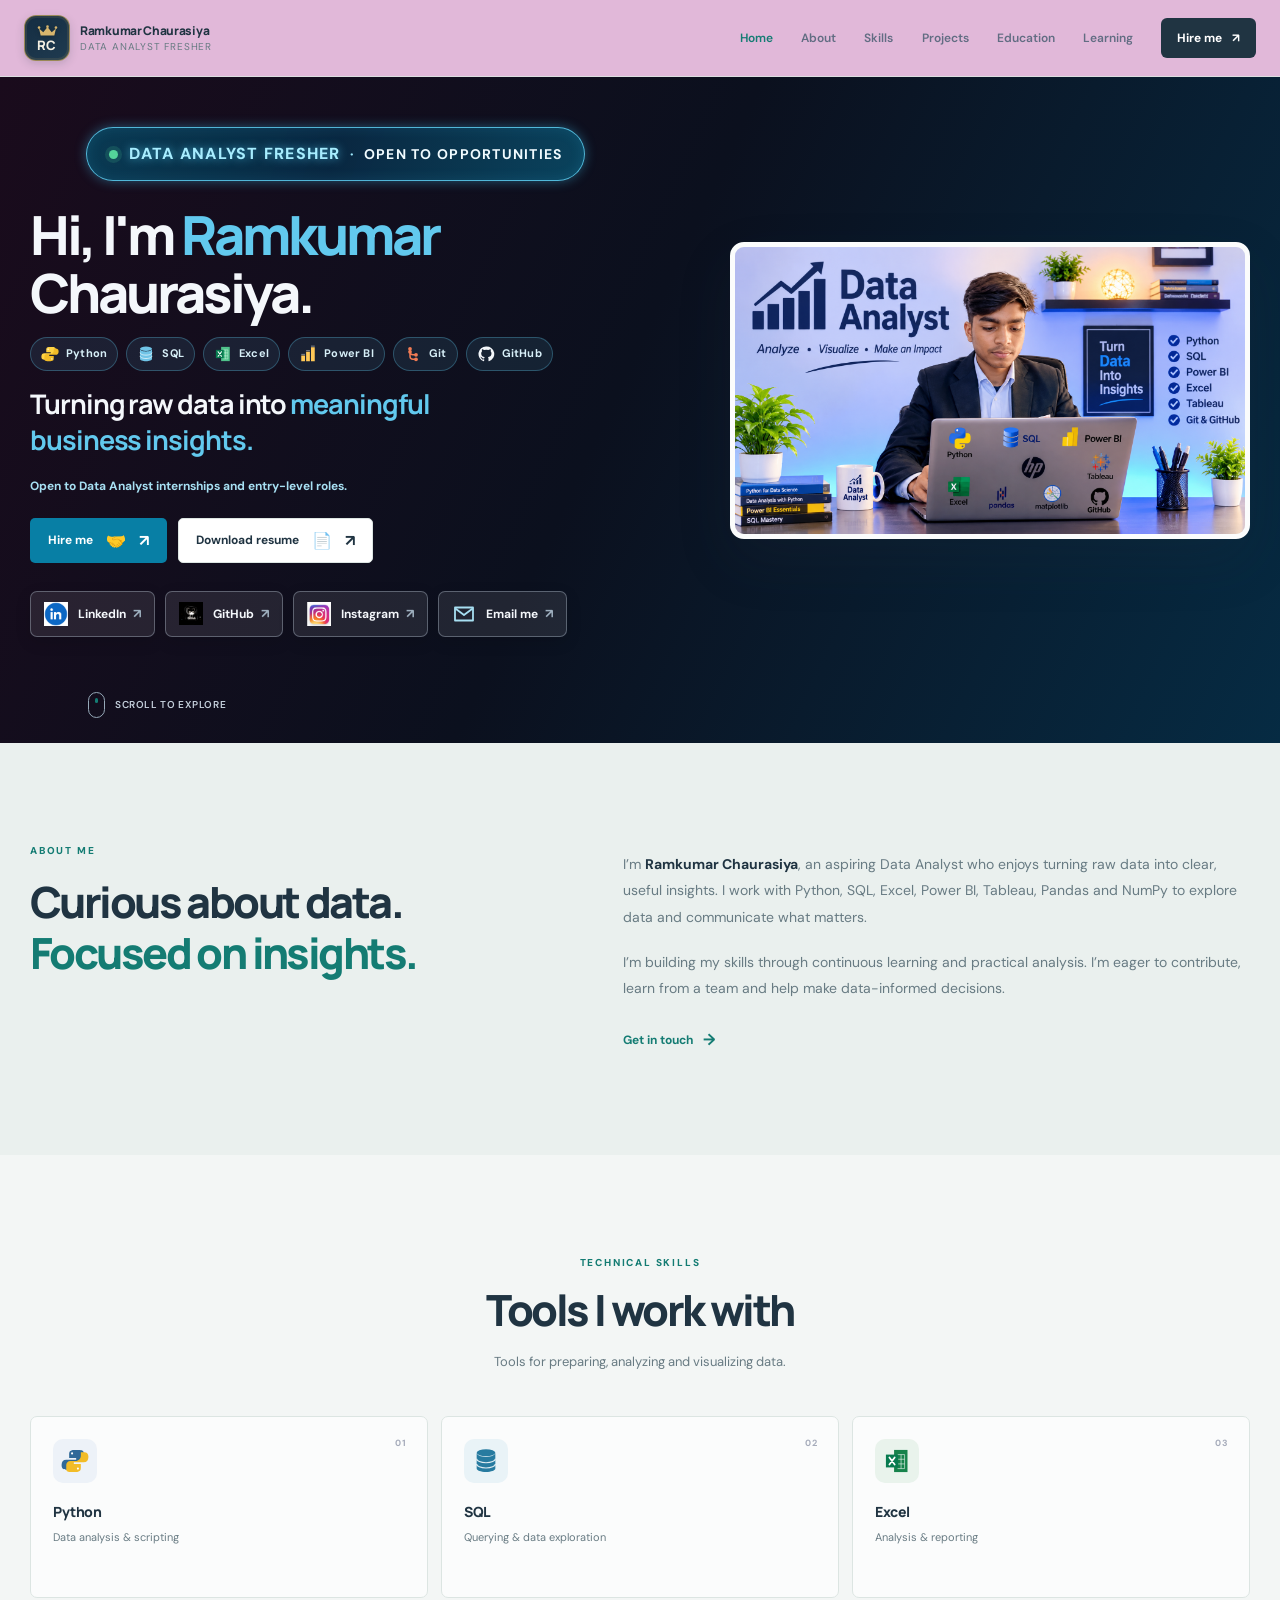
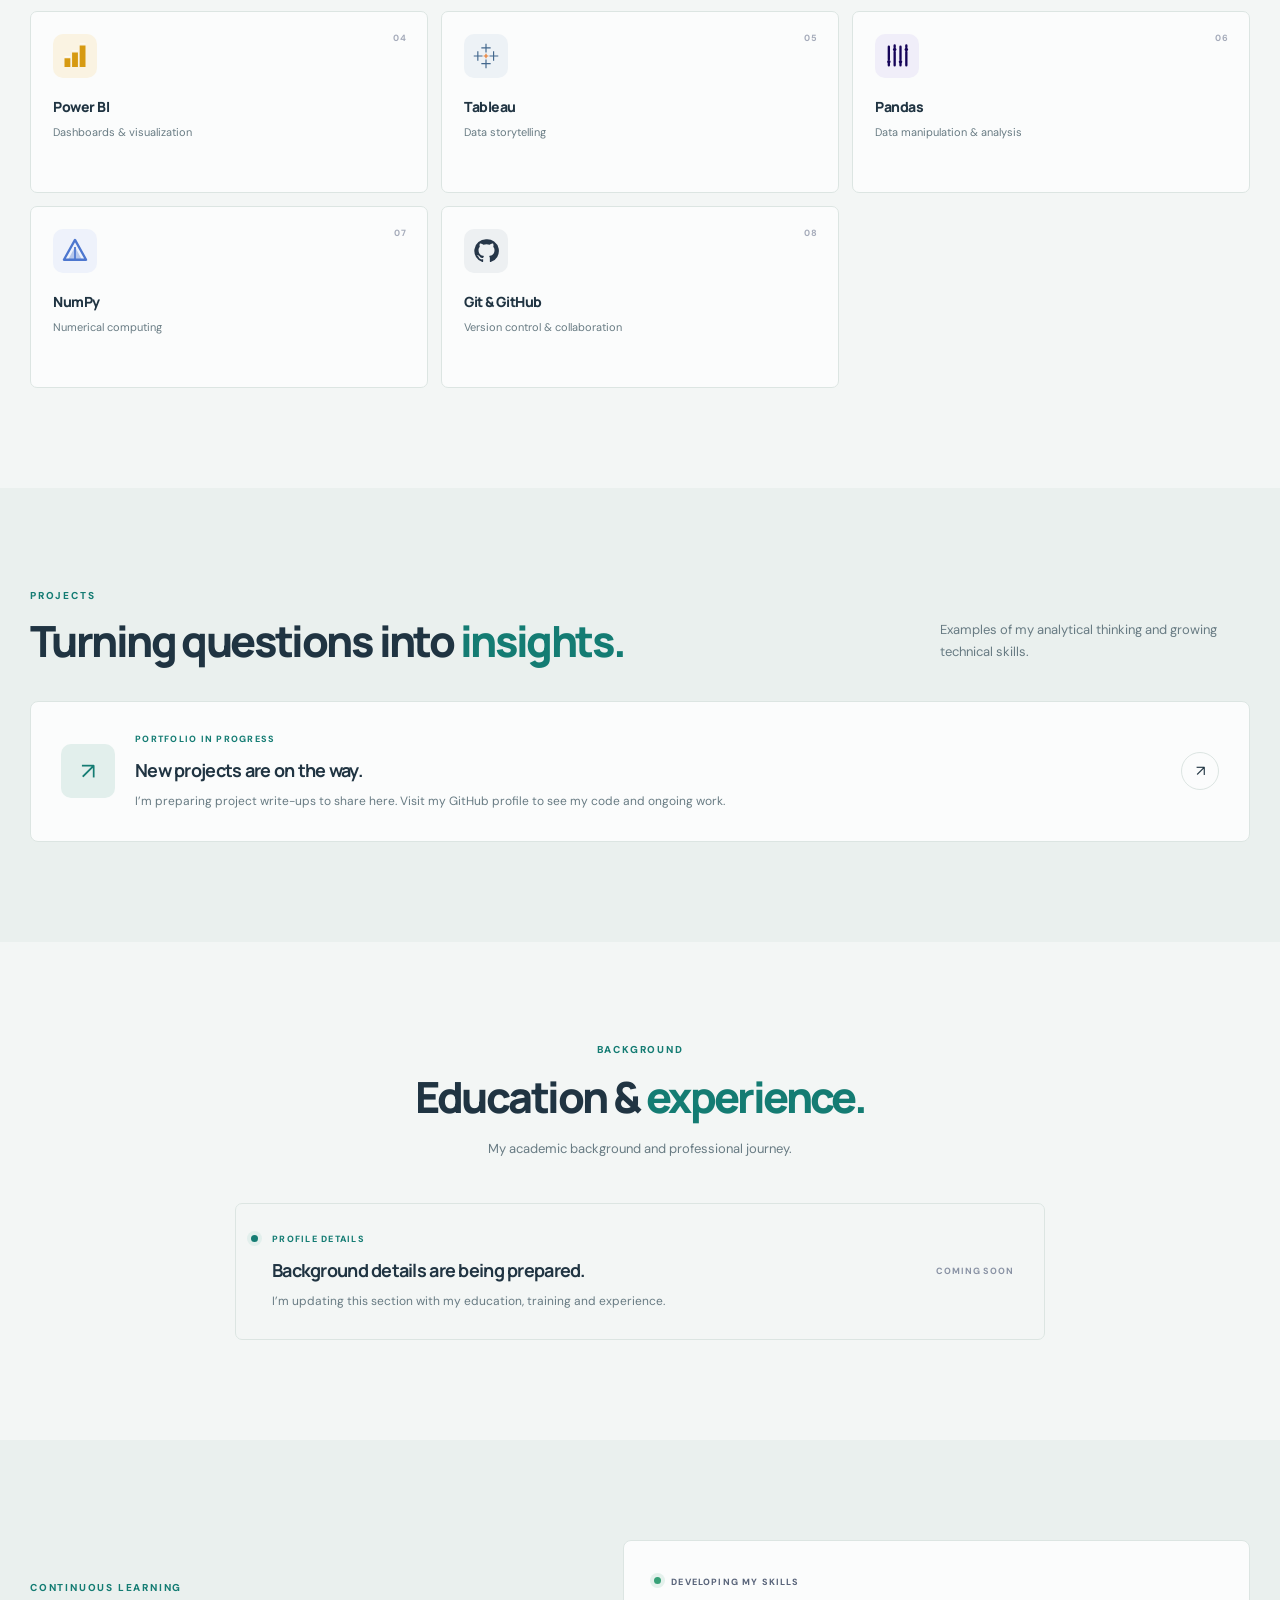
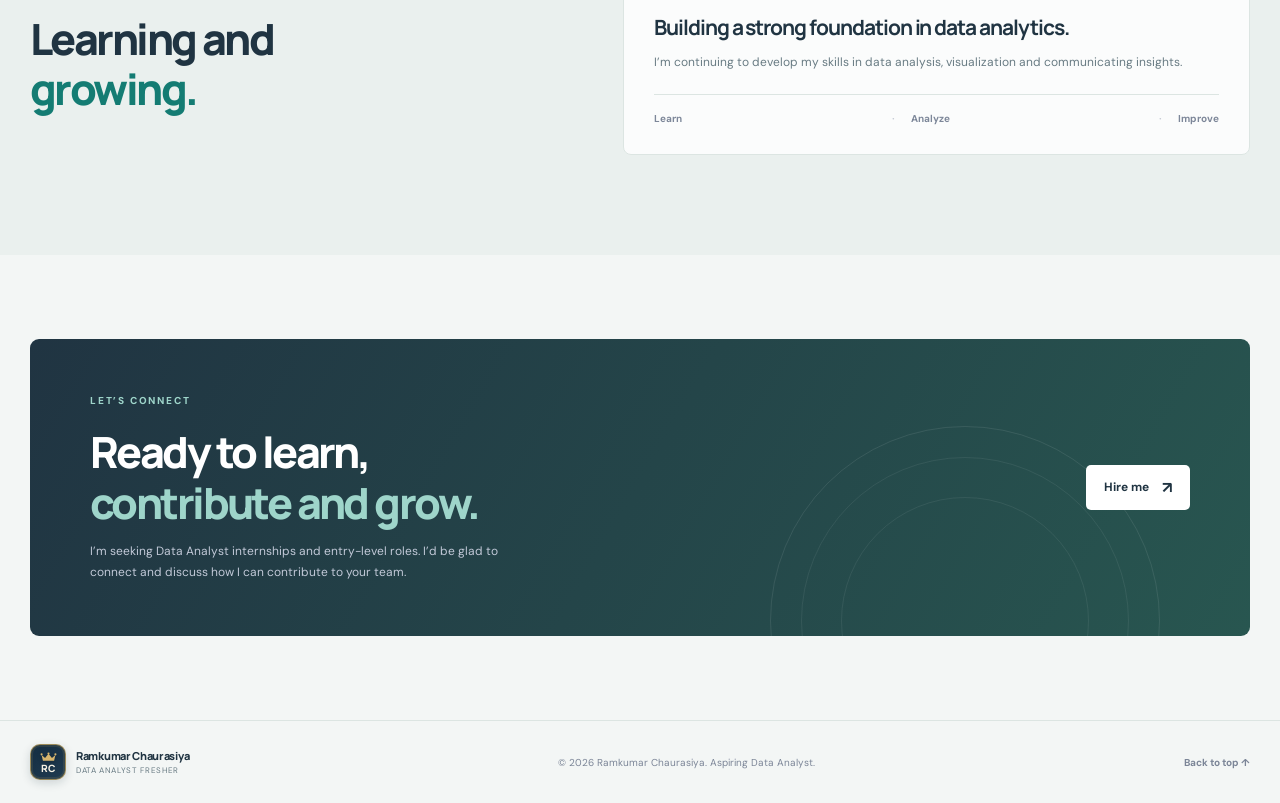
==== index.html @ 94ae707b "design responsive homepage with animations" ====
<!doctype html>
<html lang="en">
  <head>
    <meta charset="utf-8">
    <meta name="viewport" content="width=device-width, initial-scale=1">
    <meta name="theme-color" content="#f5f8f7">
    <meta name="description" content="Ramkumar Chaurasiya — aspiring Data Analyst seeking internships and entry-level roles. Explore my Python, SQL, Excel, Power BI, Tableau, Pandas and NumPy skills.">
    <title>Data Analyst Fresher</title>
    <link rel="preconnect" href="https://fonts.googleapis.com">
    <link rel="preconnect" href="https://fonts.gstatic.com" crossorigin>
    <link href="https://fonts.googleapis.com/css2?family=DM+Sans:wght@400;500;600;700&family=Manrope:wght@400;500;600;700;800&display=swap" rel="stylesheet">
    <link rel="stylesheet" href="main.css">
    <script src="main.js" defer></script>
  </head>
  <body>
    <a class="skip-link" href="#home">Skip to content</a>
    <header class="site-header">
      <div class="header-inner">
        <a class="brand" href="#home" aria-label="Ramkumar Chaurasiya, home">
          <span class="brand-mark" aria-hidden="true"><svg class="brand-crown" viewBox="0 0 32 20"><path d="M3 5.5 9.5 11 16 3l6.5 8L29 5.5 26.5 16h-21L3 5.5Z" fill="currentColor"/><circle cx="3" cy="4" r="2" fill="currentColor"/><circle cx="16" cy="2.5" r="2" fill="currentColor"/><circle cx="29" cy="4" r="2" fill="currentColor"/></svg><span class="brand-initials">RC</span></span>
          <span class="brand-copy"><strong>Ramkumar Chaurasiya</strong><span>Data Analyst Fresher</span></span>
        </a>
        <button class="menu-toggle" type="button" aria-expanded="false" aria-controls="primary-nav" aria-label="Open navigation">
          <span></span><span></span><span></span>
        </button>
        <nav class="primary-nav" id="primary-nav" aria-label="Main navigation">
          <a class="nav-link is-active" href="#home">Home</a>
          <a class="nav-link" href="#about">About</a>
          <a class="nav-link" href="#skills">Skills</a>
          <a class="nav-link" href="#projects">Projects</a>
          <a class="nav-link" href="#education">Education</a>
          <a class="nav-link" href="#activity">Learning</a>
          <a class="nav-hire" href="logo/hire_me.pdf" target="_blank" rel="noopener noreferrer" data-hire-trigger>Hire me <span aria-hidden="true">↗</span></a>
        </nav>
      </div>
    </header>

    <main>
      <section class="hero section-shell" id="home">
        <div class="hero-copy">
          <p class="hero-status"><span class="status-dot"></span><strong>DATA ANALYST FRESHER</strong><span class="hero-status-divider" aria-hidden="true">·</span><span>OPEN TO OPPORTUNITIES</span></p>
          <h1>Hi, I'm <span>Ramkumar</span><br>Chaurasiya.</h1>
          <div class="hero-tools" aria-label="Core skills">
            <span class="hero-tool hero-tool-python"><svg viewBox="0 0 48 48" aria-hidden="true"><path d="M23 5c-9 0-9 4-9 9v5h12v3H9c-5 0-8 3-8 9s3 8 8 8h5v-6c0-5 4-9 9-9h9c4 0 7-3 7-7v-7c0-4-4-5-8-5h-8Z"/><circle cx="19" cy="11" r="1.8" fill="#fff"/><path d="M25 43c9 0 9-4 9-9v-5H22v-3h17c5 0 8-3 8-9s-3-8-8-8h-5v6c0 5-4 9-9 9h-9c-4 0-7 3-7 7v7c0 4 4 5 8 5h8Z" fill="#f2bc27"/><circle cx="29" cy="37" r="1.8" fill="#fff"/></svg><span>Python</span></span>
            <span class="hero-tool hero-tool-sql"><svg viewBox="0 0 48 48" aria-hidden="true"><ellipse cx="24" cy="10" rx="16" ry="6"/><path d="M8 10v27c0 3 7 6 16 6s16-3 16-6V10c0 4-7 7-16 7S8 14 8 10Z"/><path d="M8 20c0 4 7 7 16 7s16-3 16-7M8 29c0 4 7 7 16 7s16-3 16-7" fill="none" stroke="#fff" stroke-opacity=".85" stroke-width="2"/></svg><span>SQL</span></span>
            <span class="hero-tool hero-tool-excel"><svg viewBox="0 0 48 48" aria-hidden="true"><path d="M19 5h23v38H19z"/><path d="M25 13h12M25 21h12M25 29h12M25 37h12M31 13v24M37 13v24" stroke="#fff" stroke-opacity=".65" stroke-width="1.5"/><path d="M5 13h21v22H5z" fill="#087b50"/><path d="m11 18 9 12m0-12-9 12" stroke="#fff" stroke-linecap="round" stroke-width="3"/></svg><span>Excel</span></span>
            <span class="hero-tool hero-tool-powerbi"><svg viewBox="0 0 48 48" aria-hidden="true"><path d="M6 28h10v15H6zM19 18h10v25H19zM32 6h10v37H32z"/><path d="M6 25h10M19 15h10M32 3h10" stroke="#fff" stroke-opacity=".6" stroke-width="2"/></svg><span>Power BI</span></span>
            <span class="hero-tool hero-tool-git"><svg viewBox="0 0 24 24" aria-hidden="true"><path d="M8 5v10a4 4 0 0 0 4 4h4M8 9a4 4 0 0 0 4 4h4" fill="none" stroke="currentColor" stroke-linecap="round" stroke-width="2"/><circle cx="8" cy="5" r="2.5"/><circle cx="8" cy="9" r="2.5"/><circle cx="16" cy="13" r="2.5"/><circle cx="16" cy="19" r="2.5"/></svg><span>Git</span></span>
            <span class="hero-tool hero-tool-github"><svg viewBox="0 0 48 48" aria-hidden="true"><path d="M24 4a20 20 0 0 0-6.3 39c1 .2 1.4-.4 1.4-1v-3.8c-5.8 1.3-7-2.5-7-2.5-.9-2.4-2.3-3-2.3-3-1.9-1.3.2-1.3.2-1.3 2.1.2 3.2 2.2 3.2 2.2 1.9 3.2 4.9 2.3 6.1 1.8.2-1.4.7-2.3 1.3-2.9-4.6-.5-9.4-2.3-9.4-10.2 0-2.3.8-4.1 2.2-5.6-.2-.5-1-2.7.2-5.5 0 0 1.8-.6 5.9 2.1a20 20 0 0 1 10.8 0c4.1-2.7 5.9-2.1 5.9-2.1 1.2 2.8.4 5 .2 5.5a8 8 0 0 1 2.2 5.6c0 7.9-4.8 9.7-9.4 10.2.7.6 1.4 1.7 1.4 3.4V42c0 .6.4 1.2 1.4 1A20 20 0 0 0 24 4Z"/></svg><span>GitHub</span></span>
          </div>
          <p class="hero-tagline">Turning raw data into <span>meaningful business insights.</span></p>
          <p class="hero-opportunity">Open to Data Analyst internships and entry-level roles.</p>
          <div class="hero-actions">
            <a class="button button-primary" href="logo/hire_me.pdf" target="_blank" rel="noopener noreferrer" data-hire-trigger>Hire me <span aria-hidden="true">🤝</span><span aria-hidden="true">↗</span></a>
            <a class="button button-secondary" href="logo/Resume.pdf" target="_blank" rel="noopener noreferrer">Download resume <span aria-hidden="true">📄</span><span aria-hidden="true">↗</span></a>
          </div>
          <div class="social-links" aria-label="Social profiles">
            <a class="social-link" href="https://www.linkedin.com/in/ramkumar-chaurasiya" target="_blank" rel="noopener noreferrer" aria-label="LinkedIn profile">
              <img src="logo/linkedin_logo.png" alt=""> <span>LinkedIn</span>
            </a>
            <a class="social-link" href="https://github.com/Ramkumar-Chaurasiya" target="_blank" rel="noopener noreferrer" aria-label="GitHub profile">
              <img src="logo/github_logo.png" alt=""> <span>GitHub</span>
            </a>
            <a class="social-link" href="https://www.instagram.com/i.am.ramkumar_75" target="_blank" rel="noopener noreferrer" aria-label="Instagram profile">
              <img src="logo/instagram_logo.png" alt=""> <span>Instagram</span>
            </a>
            <a class="social-link" href="https://mail.google.com/mail/?view=cm&amp;fs=1&amp;to=ramkumarchaurasiya483%40gmail.com&amp;cc=rkchaurasiya483%40gmail.com" target="_blank" rel="noopener noreferrer" aria-label="Email Ramkumar Chaurasiya">
              <svg class="social-icon-email" viewBox="0 0 24 24" aria-hidden="true"><path d="M3 5.5h18v13H3z" fill="none" stroke="currentColor" stroke-linejoin="round" stroke-width="1.8"/><path d="m4 7 8 6 8-6" fill="none" stroke="currentColor" stroke-linecap="round" stroke-linejoin="round" stroke-width="1.8"/></svg>
              <span>Email me</span>
            </a>
          </div>
        </div>
        <div class="hero-visual">
          <div class="portrait-frame">
            <img class="portrait" src="logo/Data%20Analyst%20Workspace%20Portrait.png" alt="Ramkumar Chaurasiya in his data analyst workspace, with data analysis and visualization tools">
          </div>
        </div>
        <a class="scroll-cue" href="#about"><span></span> Scroll to explore</a>
      </section>

      <section class="section section-tint" id="about">
        <div class="section-shell about-layout">
          <div class="section-heading">
            <p class="eyebrow">ABOUT ME</p>
              <h2>Curious about data.<br><span>Focused on insights.</span></h2>
          </div>
          <div class="about-copy">
              <p>I’m <strong>Ramkumar Chaurasiya</strong>, an aspiring Data Analyst who enjoys turning raw data into clear, useful insights. I work with Python, SQL, Excel, Power BI, Tableau, Pandas and NumPy to explore data and communicate what matters.</p>
              <p>I’m building my skills through continuous learning and practical analysis. I’m eager to contribute, learn from a team and help make data-informed decisions.</p>
              <a class="text-link" href="#contact">Get in touch <span aria-hidden="true">→</span></a>
          </div>
        </div>
      </section>

      <section class="section section-shell" id="skills">
        <div class="section-heading section-heading-centered">
          <p class="eyebrow">TECHNICAL SKILLS</p>
          <h2>Tools I work with</h2>
          <p class="section-intro">Tools for preparing, analyzing and visualizing data.</p>
        </div>
        <div class="skills-grid">
          <article class="skill-card">
            <span class="skill-number">01</span>
            <div class="skill-symbol skill-python" aria-hidden="true">
              <svg viewBox="0 0 48 48"><path d="M23 5c-9 0-9 4-9 9v5h12v3H9c-5 0-8 3-8 9s3 8 8 8h5v-6c0-5 4-9 9-9h9c4 0 7-3 7-7v-7c0-4-4-5-8-5h-8Z" fill="currentColor"/><circle cx="19" cy="11" r="1.8" fill="#fff"/><path d="M25 43c9 0 9-4 9-9v-5H22v-3h17c5 0 8-3 8-9s-3-8-8-8h-5v6c0 5-4 9-9 9h-9c-4 0-7 3-7 7v7c0 4 4 5 8 5h8Z" fill="#f2bc27"/><circle cx="29" cy="37" r="1.8" fill="#fff"/></svg>
            </div>
            <h3>Python</h3><p>Data analysis &amp; scripting</p>
          </article>
          <article class="skill-card">
            <span class="skill-number">02</span>
            <div class="skill-symbol skill-sql" aria-hidden="true">
              <svg viewBox="0 0 48 48"><ellipse cx="24" cy="10" rx="16" ry="6" fill="currentColor"/><path d="M8 10v27c0 3 7 6 16 6s16-3 16-6V10c0 4-7 7-16 7S8 14 8 10Z" fill="currentColor"/><path d="M8 20c0 4 7 7 16 7s16-3 16-7M8 29c0 4 7 7 16 7s16-3 16-7" fill="none" stroke="#fff" stroke-opacity=".85" stroke-width="2"/></svg>
            </div>
            <h3>SQL</h3><p>Querying &amp; data exploration</p>
          </article>
          <article class="skill-card">
            <span class="skill-number">03</span>
            <div class="skill-symbol skill-excel" aria-hidden="true">
              <svg viewBox="0 0 48 48"><path d="M19 5h23v38H19z" fill="currentColor"/><path d="M25 13h12M25 21h12M25 29h12M25 37h12M31 13v24M37 13v24" stroke="#fff" stroke-opacity=".65" stroke-width="1.5"/><path d="M5 13h21v22H5z" fill="#087b50"/><path d="m11 18 9 12m0-12-9 12" stroke="#fff" stroke-linecap="round" stroke-width="3"/></svg>
            </div>
            <h3>Excel</h3><p>Analysis &amp; reporting</p>
          </article>
          <article class="skill-card">
            <span class="skill-number">04</span>
            <div class="skill-symbol skill-powerbi" aria-hidden="true">
              <svg viewBox="0 0 48 48"><path d="M6 28h10v15H6zM19 18h10v25H19zM32 6h10v37H32z" fill="currentColor"/><path d="M6 25h10M19 15h10M32 3h10" stroke="#fff" stroke-opacity=".6" stroke-width="2"/></svg>
            </div>
            <h3>Power BI</h3><p>Dashboards &amp; visualization</p>
          </article>
          <article class="skill-card">
            <span class="skill-number">05</span>
            <div class="skill-symbol skill-tableau" aria-hidden="true">
              <svg viewBox="0 0 48 48"><path d="M23 3h2v15h-2zM16 9h16v2H16zM23 30h2v15h-2zM16 36h16v2H16zM3 23h15v2H3zM9 16h2v16H9zM30 23h15v2H30zM36 16h2v16h-2z" fill="currentColor"/><path d="M23 20h2v8h-2zM20 23h8v2h-8z" fill="#e97627"/></svg>
            </div>
            <h3>Tableau</h3><p>Data storytelling</p>
          </article>
          <article class="skill-card">
            <span class="skill-number">06</span>
            <div class="skill-symbol skill-pandas" aria-hidden="true">
              <svg viewBox="0 0 48 48"><path d="M10 8v22M10 37v3M20 6v3M20 17v23M30 8v22M30 37v3M40 6v3M40 17v23" stroke="currentColor" stroke-linecap="round" stroke-width="4"/><circle cx="10" cy="34" r="3" fill="currentColor"/><circle cx="20" cy="13" r="3" fill="currentColor"/><circle cx="30" cy="34" r="3" fill="currentColor"/><circle cx="40" cy="13" r="3" fill="currentColor"/></svg>
            </div>
            <h3>Pandas</h3><p>Data manipulation &amp; analysis</p>
          </article>
          <article class="skill-card">
            <span class="skill-number">07</span>
            <div class="skill-symbol skill-numpy" aria-hidden="true">
              <svg viewBox="0 0 48 48"><path d="m24 5 19 34H5L24 5Z" fill="none" stroke="currentColor" stroke-linejoin="round" stroke-width="4"/><path d="m24 17 12 22H12l12-22Z" fill="currentColor" opacity=".35"/><path d="M24 17v22" stroke="currentColor" stroke-width="3"/></svg>
            </div>
            <h3>NumPy</h3><p>Numerical computing</p>
          </article>
          <article class="skill-card">
            <span class="skill-number">08</span>
            <div class="skill-symbol skill-github" aria-hidden="true">
              <svg viewBox="0 0 48 48"><path d="M24 4a20 20 0 0 0-6.3 39c1 .2 1.4-.4 1.4-1v-3.8c-5.8 1.3-7-2.5-7-2.5-.9-2.4-2.3-3-2.3-3-1.9-1.3.2-1.3.2-1.3 2.1.2 3.2 2.2 3.2 2.2 1.9 3.2 4.9 2.3 6.1 1.8.2-1.4.7-2.3 1.3-2.9-4.6-.5-9.4-2.3-9.4-10.2 0-2.3.8-4.1 2.2-5.6-.2-.5-1-2.7.2-5.5 0 0 1.8-.6 5.9 2.1a20 20 0 0 1 10.8 0c4.1-2.7 5.9-2.1 5.9-2.1 1.2 2.8.4 5 .2 5.5a8 8 0 0 1 2.2 5.6c0 7.9-4.8 9.7-9.4 10.2.7.6 1.4 1.7 1.4 3.4V42c0 .6.4 1.2 1.4 1A20 20 0 0 0 24 4Z" fill="currentColor"/></svg>
            </div>
            <h3>Git &amp; GitHub</h3><p>Version control &amp; collaboration</p>
          </article>
        </div>
      </section>

      <section class="section section-tint" id="projects">
        <div class="section-shell">
          <div class="section-heading section-heading-row">
            <div><p class="eyebrow">PROJECTS</p><h2>Turning questions into <span>insights.</span></h2></div>
            <p class="section-intro">Examples of my analytical thinking and growing technical skills.</p>
          </div>
          <div class="empty-project">
            <div class="empty-icon" aria-hidden="true">↗</div>
            <div><p class="card-kicker">PORTFOLIO IN PROGRESS</p><h3>New projects are on the way.</h3><p>I’m preparing project write-ups to share here. Visit my GitHub profile to see my code and ongoing work.</p></div>
            <a class="icon-link" href="https://github.com/Ramkumar-Chaurasiya" target="_blank" rel="noopener noreferrer" aria-label="Visit my GitHub profile">↗</a>
          </div>
        </div>
      </section>

      <section class="section section-shell" id="education">
        <div class="section-heading section-heading-centered">
          <p class="eyebrow">BACKGROUND</p>
          <h2>Education &amp; <span>experience.</span></h2>
          <p class="section-intro">My academic background and professional journey.</p>
        </div>
        <div class="timeline-card">
          <span class="timeline-mark" aria-hidden="true"></span>
          <div><p class="card-kicker">PROFILE DETAILS</p><h3>Background details are being prepared.</h3><p>I’m updating this section with my education, training and experience.</p></div>
          <span class="timeline-date">COMING SOON</span>
        </div>
      </section>

      <section class="section section-tint" id="activity">
        <div class="section-shell activity-layout">
          <div class="section-heading">
            <p class="eyebrow">CONTINUOUS LEARNING</p>
            <h2>Learning and<br><span>growing.</span></h2>
          </div>
          <div class="activity-card">
            <span class="activity-label"><span class="status-dot"></span> DEVELOPING MY SKILLS</span>
            <h3>Building a strong foundation in data analytics.</h3>
            <p>I’m continuing to develop my skills in data analysis, visualization and communicating insights.</p>
            <div class="activity-line"><span>Learn</span><span>Analyze</span><span>Improve</span></div>
          </div>
        </div>
      </section>

      <section class="contact-section section-shell" id="contact">
        <div class="contact-card">
          <div><p class="eyebrow">LET’S CONNECT</p><h2>Ready to learn,<br><span>contribute and grow.</span></h2><p class="contact-copy">I’m seeking Data Analyst internships and entry-level roles. I’d be glad to connect and discuss how I can contribute to your team.</p></div>
          <a class="button button-light" href="logo/hire_me.pdf" target="_blank" rel="noopener noreferrer" data-hire-trigger>Hire me <span aria-hidden="true">↗</span></a>
          <div class="contact-decoration" aria-hidden="true"></div>
        </div>
      </section>
    </main>

    <footer class="site-footer">
      <div class="section-shell footer-inner">
        <a class="brand footer-brand" href="#home" aria-label="Ramkumar Chaurasiya, back to home"><span class="brand-mark" aria-hidden="true"><svg class="brand-crown" viewBox="0 0 32 20"><path d="M3 5.5 9.5 11 16 3l6.5 8L29 5.5 26.5 16h-21L3 5.5Z" fill="currentColor"/><circle cx="3" cy="4" r="2" fill="currentColor"/><circle cx="16" cy="2.5" r="2" fill="currentColor"/><circle cx="29" cy="4" r="2" fill="currentColor"/></svg><span class="brand-initials">RC</span></span><span class="brand-copy"><strong>Ramkumar Chaurasiya</strong><span>Data Analyst Fresher</span></span></a>
        <p>© <span id="current-year"></span> Ramkumar Chaurasiya. Aspiring Data Analyst.</p>
        <a class="back-to-top" href="#home">Back to top ↑</a>
      </div>
    </footer>
    <dialog class="hire-dialog" id="hire-dialog" aria-labelledby="hire-dialog-title">
      <button class="hire-dialog-close" type="button" aria-label="Close dialog">×</button>
      <div class="hire-dialog-content">
        <img class="hire-dialog-photo" src="logo/Data%20Analyst%20Workspace%20Portrait.png" alt="Ramkumar Chaurasiya, aspiring data analyst">
        <div class="hire-dialog-copy">
          <span class="hire-dialog-emoji" aria-hidden="true">👋 📊</span>
          <p class="eyebrow">LET’S WORK TOGETHER</p>
          <h2 id="hire-dialog-title">Hi, I’m Ramkumar!</h2>
          <p>I’m an aspiring Data Analyst focused on turning data into useful insights. I’m open to internship and entry-level opportunities.</p>
          <a class="button button-primary" href="logo/hire_me.pdf" target="_blank" rel="noopener noreferrer">View my profile <span aria-hidden="true">↗</span></a>
        </div>
      </div>
    </dialog>
  </body>
</html>
---- main.css ----
:root {
  color-scheme: light;
  --ink: #203442;
  --muted: #687b83;
  --accent: #147c73;
  --accent-dark: #0e625b;
  --paper: #f3f6f5;
  --soft: #eaf0ee;
  --surface: #fbfcfc;
  --line: #dce5e2;
  --font-body: "DM Sans", sans-serif;
  --font-display: "Manrope", sans-serif;
}

* { box-sizing: border-box; }
html { scroll-behavior: smooth; scroll-padding-top: 88px; }
body { margin: 0; color: var(--ink); background: var(--paper); font-family: var(--font-body); font-size: 15px; line-height: 1.7; -webkit-font-smoothing: antialiased; }
a { color: inherit; text-decoration: none; }
button { font: inherit; }
img { display: block; max-width: 100%; }
.section-shell { width: min(1220px, calc(100% - 48px)); margin-inline: auto; }
.skip-link { position: absolute; z-index: 20; top: -50px; left: 16px; padding: 10px 14px; color: #fff; background: var(--ink); border-radius: 6px; }
.skip-link:focus { top: 12px; }

.site-header { position: sticky; z-index: 10; top: 0; background: rgba(224, 180, 215, 0.94); border-bottom: 1px solid rgb(220 229 226 / 85%); backdrop-filter: blur(14px); }
.header-inner { width: min(1240px, calc(100% - 48px)); min-height: 76px; margin-inline: auto; display: flex; align-items: center; justify-content: space-between; gap: 30px; }
.brand { display: inline-flex; align-items: center; gap: 10px; flex-shrink: 0; }
.brand-mark { width: 46px; height: 46px; display: flex; flex: 0 0 46px; flex-direction: column; align-items: center; justify-content: center; gap: 1px; color: #e7f8ff; background: linear-gradient(145deg, #142d42, #203b50); border: 1px solid rgb(204 170 94 / 72%); border-radius: 12px; box-shadow: 0 3px 10px rgb(11 35 52 / 16%), inset 0 0 0 2px rgb(204 170 94 / 12%); }
.brand-crown { width: 21px; height: 13px; color: #d7b56d; filter: drop-shadow(0 1px 2px rgb(0 0 0 / 25%)); }
.brand-initials { color: #f5f0e3; font-family: var(--font-display); font-size: 13px; font-weight: 800; letter-spacing: .02em; line-height: 1; }
.brand-copy { display: grid; line-height: 1.25; }
.brand-copy strong { font-family: var(--font-display); font-size: 12px; font-weight: 800; letter-spacing: -.3px; white-space: nowrap; }
.brand-copy span { margin-top: 3px; color: var(--muted); font-size: 10px; letter-spacing: .08em; text-transform: uppercase; }
.primary-nav { display: flex; align-items: center; gap: clamp(14px, 2.2vw, 29px); }
.nav-link { position: relative; padding-block: 9px; color: #626d83; font-size: 12px; font-weight: 600; transition: color .2s ease; }
.nav-link:hover, .nav-link.is-active { color: var(--accent); }
.nav-hire { padding: 10px 16px; color: #fff; background: var(--ink); border-radius: 6px; font-size: 12px; font-weight: 700; transition: background .2s ease, transform .2s ease; }
.nav-hire:hover { background: var(--accent); transform: translateY(-1px); }
.nav-hire span { margin-left: 7px; }
.menu-toggle { display: none; }

.hero { position: relative; isolation: isolate; min-height: 650px; display: grid; grid-template-columns: minmax(0, 1.03fr) minmax(0, .97fr); align-items: center; gap: 32px; padding: 50px 0 88px; color: #f4f7fb; }
.hero::before { position: absolute; z-index: -1; inset-block: 0; left: 50%; width: 100vw; transform: translateX(-50%); background: linear-gradient(115deg, #1a0b1c 0%, #0b101e 48%, #062b43 100%); content: ""; }
.hero-copy { position: relative; z-index: 2; padding-bottom: 18px; }
.hero-status { position: relative; isolation: isolate; overflow: hidden; width: fit-content; max-width: 100%; display: flex; flex-wrap: wrap; align-items: center; justify-content: center; gap: 9px; margin: 0 auto 24px; padding: 14px 22px; color: #f0fbff; background: linear-gradient(110deg, rgb(8 65 91 / 88%), rgb(9 42 68 / 94%) 50%, rgb(10 75 102 / 88%)); border: 1px solid rgb(102 220 255 / 78%); border-radius: 999px; font-size: 14px; font-weight: 700; letter-spacing: .09em; line-height: 1.5; text-align: center; box-shadow: 0 0 12px rgb(63 205 255 / 38%), inset 0 0 14px rgb(63 205 255 / 12%); }
.hero-status::after { position: absolute; z-index: -1; top: -70%; bottom: -70%; left: -45%; width: 35%; background: linear-gradient(90deg, transparent, rgb(227 250 255 / 78%), transparent); content: ""; transform: skewX(-24deg); animation: status-light-sweep 2.4s ease-in-out infinite; pointer-events: none; }
.hero-status > * { position: relative; z-index: 1; }
.hero-status strong { color: #a7edff; font-size: 16px; font-weight: 800; text-shadow: 0 0 10px rgb(86 216 255 / 72%); }
.hero-status .status-dot { width: 9px; height: 9px; margin: 0 2px 0 0; background: #54d49a; box-shadow: 0 0 0 4px rgb(84 212 154 / 15%); animation: status-dot-pulse 1.8s ease-out infinite; }
.hero-status-divider { color: #9de8fc; }
@keyframes status-light-sweep {
  0%, 15% { left: -45%; }
  75%, 100% { left: 125%; }
}
@keyframes status-dot-pulse {
  0% { box-shadow: 0 0 0 0 rgb(84 212 154 / 45%); }
  70%, 100% { box-shadow: 0 0 0 7px rgb(84 212 154 / 0%); }
}
.eyebrow { margin: 0 0 19px; color: var(--accent); font-size: 10px; font-weight: 800; letter-spacing: .18em; line-height: 1.5; }
.status-dot { display: inline-block; width: 7px; height: 7px; margin-right: 7px; vertical-align: 1px; background: #38a178; border-radius: 50%; box-shadow: 0 0 0 4px rgb(56 161 120 / 12%); }
h1, h2, h3, p { margin-top: 0; }
h1, h2, h3 { font-family: var(--font-display); }
.hero h1 { margin-bottom: 15px; font-size: clamp(38px, 4.5vw, 54px); font-weight: 800; letter-spacing: -.055em; line-height: 1.08; }
.hero h1 span, .hero-tagline span { color: #62c9ee; }
.section-heading h2 span, .contact-card h2 span { color: var(--accent); }
.hero-tools { display: flex; flex-wrap: wrap; gap: 8px; margin-bottom: 15px; }
.hero-tools .hero-tool { min-height: 34px; display: inline-flex; align-items: center; gap: 7px; padding: 5px 10px; color: #d7eff8; background: rgb(98 201 238 / 10%); border: 1px solid rgb(98 201 238 / 30%); border-radius: 999px; font-size: 11px; font-weight: 700; letter-spacing: .02em; }
.hero-tool svg { width: 18px; height: 18px; flex: 0 0 18px; fill: currentColor; }
.hero-tool-python svg { color: #ffd343; }
.hero-tool-sql svg { color: #70c4e7; }
.hero-tool-excel svg { color: #4fc28a; }
.hero-tool-powerbi svg { color: #ffc857; }
.hero-tool-git svg { color: #f27b54; }
.hero-tool-github svg { color: #f4f7fb; }
.hero-tool > span { padding: 0; color: inherit; background: none; border: 0; border-radius: 0; font-size: inherit; font-weight: inherit; letter-spacing: inherit; }
.hero-tagline { max-width: 470px; margin-bottom: 17px; color: #f4f7fb; font-family: var(--font-display); font-size: clamp(20px, 2.4vw, 27px); font-weight: 700; letter-spacing: -.04em; line-height: 1.35; }
.hero-opportunity { margin: 0 0 22px; color: #a7dff2; font-size: 12px; font-weight: 700; }
.hero-actions { display: flex; flex-wrap: wrap; gap: 11px; }
.button { min-height: 45px; display: inline-flex; align-items: center; justify-content: center; gap: 13px; padding: 0 17px; border: 1px solid transparent; border-radius: 5px; font-size: 12px; font-weight: 700; transition: transform .2s ease, background .2s ease, border-color .2s ease; }
.button:hover { transform: translateY(-2px); }
.button-primary { color: #fff; background: var(--accent); }
.button-primary:hover { background: var(--accent-dark); }
.hero .button-primary { background: #087fa5; }
.hero .button-primary:hover { background: #08688a; }
.button-secondary { color: var(--ink); background: #fff; border-color: var(--line); }
.button-secondary:hover { border-color: #c5cad7; }
.button span { font-size: 16px; }
.social-links { display: flex; flex-wrap: wrap; gap: 10px; margin-top: 28px; }
.social-link { min-height: 46px; display: inline-flex; align-items: center; gap: 10px; padding: 8px 13px; color: #f4f7fb; background: rgb(255 255 255 / 9%); border: 1px solid rgb(210 228 242 / 32%); border-radius: 7px; font-size: 12px; font-weight: 700; box-shadow: 0 5px 16px rgb(0 0 0 / 12%); transition: color .2s ease, background .2s ease, border-color .2s ease, transform .2s ease; }
.social-link:hover { color: #fff; background: rgb(98 201 238 / 18%); border-color: #62c9ee; transform: translateY(-2px); }
.social-link:focus-visible { outline: 3px solid #62c9ee; outline-offset: 3px; }
.social-link img { width: 24px; height: 24px; object-fit: contain; }
.social-icon-email { width: 24px; height: 24px; flex: 0 0 24px; color: #a7dff2; }
.social-link span { display: inline-flex; align-items: center; gap: 7px; }
.social-link span::after { color: #9eafbf; font-size: 13px; content: "↗"; }
.hero-visual { position: relative; min-width: 0; justify-self: end; width: min(100%, 520px); padding: 12px 0; }
.hero-visual { animation: hero-portrait-enter .8s .18s both cubic-bezier(.2, .7, .2, 1); }
.hero-copy > * { animation: hero-copy-enter .55s both cubic-bezier(.2, .7, .2, 1); }
.hero-copy > :nth-child(2) { animation-delay: .08s; }
.hero-copy > :nth-child(3) { animation-delay: .16s; }
.hero-copy > :nth-child(4) { animation-delay: .24s; }
.hero-copy > :nth-child(5) { animation-delay: .32s; }
.hero-copy > :nth-child(6) { animation-delay: .4s; }
.hero-copy > :nth-child(7) { animation-delay: .48s; }
.hero-copy > .hero-status { animation: hero-copy-enter .55s both cubic-bezier(.2, .7, .2, 1); }
@keyframes hero-copy-enter { from { opacity: 0; transform: translateY(14px); } to { opacity: 1; transform: translateY(0); } }
@keyframes hero-portrait-enter { from { opacity: 0; transform: translateY(14px) scale(.985); } to { opacity: 1; transform: translateY(0) scale(1); } }
.portrait-frame { position: relative; z-index: 1; width: 100%; overflow: hidden; background: #e7eef1; border: 5px solid var(--surface); border-radius: 14px; box-shadow: 0 22px 55px rgb(32 52 66 / 14%); }
.portrait { width: 100%; height: auto; object-fit: contain; object-position: center; }
.scroll-cue { position: absolute; bottom: 25px; left: clamp(24px, 5vw, 58px); display: flex; align-items: center; gap: 10px; color: #c3ceda; font-size: 10px; font-weight: 600; letter-spacing: .06em; text-transform: uppercase; }
.scroll-cue span { width: 17px; height: 26px; border: 1px solid #96a9b8; border-radius: 10px; }
.scroll-cue span::after { display: block; width: 3px; height: 5px; margin: 5px auto; background: var(--accent); border-radius: 2px; content: ""; }

.section { padding-block: 100px; }
.section-tint { background: var(--soft); }
.about-layout, .activity-layout { display: grid; grid-template-columns: .9fr 1.1fr; align-items: start; gap: 80px; }
.section-heading h2, .contact-card h2 { margin-bottom: 0; font-size: clamp(32px, 4vw, 43px); font-weight: 800; letter-spacing: -.06em; line-height: 1.18; }
.about-copy { padding-top: 8px; color: var(--muted); font-size: 14px; line-height: 1.9; }
.about-copy p { margin-bottom: 18px; }
.about-copy strong { color: var(--ink); }
.text-link { display: inline-flex; align-items: center; gap: 10px; margin-top: 5px; color: var(--accent); font-size: 12px; font-weight: 700; }
.text-link span { font-size: 16px; transition: transform .2s ease; }
.text-link:hover span { transform: translateX(4px); }
.section-heading-centered { max-width: 620px; margin: 0 auto 43px; text-align: center; }
.section-heading-centered .eyebrow { margin-bottom: 15px; }
.section-intro { max-width: 460px; margin: 15px auto 0; color: var(--muted); font-size: 13px; }
.skills-grid { display: grid; grid-template-columns: repeat(3, 1fr); gap: 13px; }
.skill-card { position: relative; min-height: 182px; padding: 22px; background: var(--surface); border: 1px solid var(--line); border-radius: 7px; transition: transform .2s ease, box-shadow .2s ease; }
.skill-card:hover { transform: translateY(-4px); box-shadow: 0 13px 30px rgb(26 39 76 / 7%); }
.motion-reveal { opacity: 0; transform: translateY(18px); transition: opacity .55s ease, transform .55s cubic-bezier(.2, .7, .2, 1); }
.motion-reveal.is-visible { opacity: 1; transform: translateY(0); }
.skill-card.motion-reveal:hover { transform: translateY(-4px); }
.skill-number { position: absolute; top: 19px; right: 20px; color: #a5abba; font-size: 9px; font-weight: 700; letter-spacing: .1em; }
.skill-symbol { width: 44px; height: 44px; display: grid; place-items: center; margin-bottom: 17px; border-radius: 10px; }
.skill-symbol svg { width: 28px; height: 28px; }
.skill-python { color: #306998; background: #edf2f8; }
.skill-sql { color: #277ba0; background: #e9f3f7; }
.skill-powerbi { color: #d69a12; background: #faf3e2; }
.skill-excel { color: #16824b; background: #e9f3ec; }
.skill-tableau { color: #42678d; background: #edf2f6; }
.skill-pandas { color: #150458; background: #f0eef9; }
.skill-numpy { color: #4d77cf; background: #eef2fb; }
.skill-github { color: #263648; background: #edf0f2; }
.skill-card h3 { margin-bottom: 4px; font-size: 14px; font-weight: 800; letter-spacing: -.03em; }
.skill-card p { margin-bottom: 0; color: var(--muted); font-size: 11px; }
.section-heading-row { display: flex; align-items: end; justify-content: space-between; gap: 30px; margin-bottom: 34px; }
.section-heading-row .eyebrow { margin-bottom: 13px; }
.section-heading-row .section-intro { max-width: 310px; margin: 0 0 4px; }
.empty-project { display: grid; grid-template-columns: auto 1fr auto; align-items: center; gap: 20px; padding: 30px; background: var(--surface); border: 1px solid var(--line); border-radius: 8px; }
.empty-icon { width: 54px; height: 54px; display: grid; place-items: center; color: var(--accent); background: #e2efec; border-radius: 10px; font-size: 23px; }
.card-kicker { margin-bottom: 8px; color: var(--accent); font-size: 9px; font-weight: 800; letter-spacing: .14em; }
.empty-project h3, .timeline-card h3 { margin-bottom: 5px; font-size: 18px; letter-spacing: -.04em; }
.empty-project p:not(.card-kicker), .timeline-card p:not(.card-kicker) { max-width: 630px; margin-bottom: 0; color: var(--muted); font-size: 12px; }
.icon-link { width: 38px; height: 38px; display: grid; place-items: center; color: var(--ink); border: 1px solid var(--line); border-radius: 50%; transition: color .2s ease, border-color .2s ease; }
.icon-link:hover { color: var(--accent); border-color: var(--accent); }
.timeline-card { position: relative; max-width: 810px; display: grid; grid-template-columns: 1fr auto; align-items: center; gap: 20px; margin-inline: auto; padding: 28px 30px 28px 36px; border: 1px solid var(--line); border-radius: 7px; }
.timeline-mark { position: absolute; top: 31px; left: 15px; width: 7px; height: 7px; background: var(--accent); border-radius: 50%; box-shadow: 0 0 0 4px #e2efec; }
.timeline-date { color: #8992a4; font-size: 9px; font-weight: 700; letter-spacing: .1em; white-space: nowrap; }
.activity-layout { align-items: center; }
.activity-card { padding: 27px 30px; background: var(--surface); border: 1px solid var(--line); border-radius: 8px; }
.activity-label { color: #59647a; font-size: 9px; font-weight: 800; letter-spacing: .13em; }
.activity-card h3 { margin: 16px 0 7px; font-size: 21px; letter-spacing: -.05em; }
.activity-card p { margin-bottom: 21px; color: var(--muted); font-size: 12px; }
.activity-line { display: flex; justify-content: space-between; padding-top: 15px; border-top: 1px solid var(--line); color: #7d8799; font-size: 10px; font-weight: 700; }
.activity-line span + span::before { margin-right: 16px; color: #c4c9d3; content: "·"; }

.contact-section { padding-top: 84px; padding-bottom: 84px; }
.contact-card { position: relative; overflow: hidden; display: flex; align-items: center; justify-content: space-between; gap: 40px; padding: 54px 60px; color: #fff; background: linear-gradient(120deg, #203442, #285650); border-radius: 9px; }
.contact-card .eyebrow { color: #9ed5ca; }
.contact-card h2 { position: relative; z-index: 1; }
.contact-card h2 span { color: #9ed5ca; }
.contact-copy { position: relative; z-index: 1; max-width: 440px; margin: 13px 0 0; color: #c2c9d8; font-size: 12px; }
.button-light { position: relative; z-index: 1; flex-shrink: 0; color: var(--ink); background: #fff; }
.button-light:hover { background: #fff0ef; }
.contact-decoration { position: absolute; right: 90px; bottom: -180px; width: 390px; height: 390px; border: 1px solid rgb(255 255 255 / 9%); border-radius: 50%; }
.contact-decoration::before, .contact-decoration::after { position: absolute; inset: 30px; border: 1px solid rgb(255 255 255 / 7%); border-radius: 50%; content: ""; }
.contact-decoration::after { inset: 70px; }
.site-footer { border-top: 1px solid var(--line); }
.footer-inner { min-height: 82px; display: flex; align-items: center; justify-content: space-between; gap: 20px; }
.footer-brand .brand-mark { width: 36px; height: 36px; flex-basis: 36px; gap: 0; border-radius: 10px; }
.footer-brand .brand-crown { width: 17px; height: 11px; }
.footer-brand .brand-initials { font-size: 10px; }
.footer-brand .brand-copy strong { font-size: 11px; }
.footer-brand .brand-copy span { font-size: 8px; }
.footer-inner p, .back-to-top { margin: 0; color: #7b8597; font-size: 10px; }
.back-to-top { font-weight: 700; }
.back-to-top:hover { color: var(--accent); }

.hire-dialog { position: fixed; width: min(680px, calc(100% - 32px)); max-width: none; padding: 0; overflow: visible; color: var(--ink); background: var(--surface); border: 0; border-radius: 14px; box-shadow: 0 24px 80px rgb(20 35 45 / 28%); }
.hire-dialog::backdrop { background: rgb(20 35 45 / 65%); backdrop-filter: blur(5px); }
.hire-dialog-close { position: absolute; z-index: 1; top: 12px; right: 12px; width: 36px; height: 36px; display: grid; place-items: center; padding: 0; color: var(--ink); background: rgb(255 255 255 / 90%); border: 1px solid var(--line); border-radius: 50%; font-size: 24px; line-height: 1; cursor: pointer; }
.hire-dialog-content { display: grid; grid-template-columns: .85fr 1.15fr; align-items: center; gap: 30px; padding: 30px; }
.hire-dialog-photo { width: 100%; height: 310px; object-fit: cover; object-position: center; border-radius: 10px; }
.hire-dialog-copy .eyebrow { margin: 10px 0 8px; }
.hire-dialog-emoji { font-size: 28px; }
.hire-dialog-copy h2 { margin-bottom: 10px; font-family: var(--font-display); font-size: clamp(24px, 4vw, 32px); font-weight: 800; letter-spacing: -.05em; line-height: 1.2; }
.hire-dialog-copy > p:not(.eyebrow) { margin-bottom: 20px; color: var(--muted); font-size: 13px; line-height: 1.8; }

@media (max-width: 900px) {
  .primary-nav { gap: 14px; }
  .nav-link { font-size: 11px; }
  .nav-hire { padding-inline: 12px; }
  .hero { min-height: 590px; grid-template-columns: minmax(0, 1fr) minmax(0, .85fr); gap: 8px; }
  .about-layout, .activity-layout { gap: 45px; }
}

@media (max-width: 720px) {
  html { scroll-padding-top: 72px; }
  .section-shell, .header-inner { width: min(calc(100% - 36px), 540px); }
  .header-inner { min-height: 68px; }
  .brand-mark { width: 42px; height: 42px; flex-basis: 42px; }
  .menu-toggle { width: 40px; height: 40px; display: grid; align-content: center; gap: 5px; padding: 9px; background: transparent; border: 1px solid var(--line); border-radius: 5px; cursor: pointer; }
  .menu-toggle span { display: block; width: 100%; height: 2px; background: var(--ink); transition: transform .2s ease, opacity .2s ease; }
  .menu-toggle[aria-expanded="true"] span:first-child { transform: translateY(7px) rotate(45deg); }
  .menu-toggle[aria-expanded="true"] span:nth-child(2) { opacity: 0; }
  .menu-toggle[aria-expanded="true"] span:last-child { transform: translateY(-7px) rotate(-45deg); }
  .primary-nav { position: absolute; top: 67px; right: 0; left: 0; display: none; align-items: stretch; gap: 0; padding: 8px 18px 16px; background: var(--paper); border-bottom: 1px solid var(--line); box-shadow: 0 15px 20px rgb(32 52 66 / 7%); }
  .primary-nav.is-open { display: flex; flex-direction: column; }
  .nav-link { padding: 10px 3px; font-size: 13px; }
  .nav-hire { align-self: flex-start; margin-top: 8px; }
  .hero { min-height: auto; grid-template-columns: minmax(0, 1fr); gap: 30px; padding: 64px 0 75px; }
  .hero-copy { padding-bottom: 0; }
  .hero-status { gap: 7px; padding: 12px 15px; font-size: 12px; letter-spacing: .05em; }
  .hero-status strong { font-size: 14px; }
  .hero h1 { font-size: clamp(38px, 9vw, 50px); }
  .hero-visual { width: min(100%, 480px); justify-self: center; padding: 0; }
  .scroll-cue { bottom: 22px; left: 24px; }
  .section { padding-block: 72px; }
  .about-layout, .activity-layout { grid-template-columns: 1fr; gap: 24px; }
  .section-heading h2, .contact-card h2 { font-size: 35px; }
  .skills-grid { grid-template-columns: repeat(2, 1fr); }
  .skill-card { min-height: 165px; padding: 18px; }
  .section-heading-row { display: block; }
  .section-heading-row .section-intro { margin-top: 13px; }
  .empty-project { grid-template-columns: auto 1fr; gap: 15px; padding: 21px; }
  .empty-icon { width: 44px; height: 44px; }
  .icon-link { grid-column: 2; justify-self: start; }
  .timeline-card { grid-template-columns: 1fr; gap: 13px; padding: 25px 20px 25px 34px; }
  .timeline-mark { left: 14px; }
  .timeline-date { white-space: normal; }
  .contact-section { padding-block: 62px; }
  .contact-card { align-items: flex-start; flex-direction: column; gap: 24px; padding: 38px 27px; }
  .hire-dialog-content { grid-template-columns: 1fr; gap: 18px; padding: 20px; }
  .hire-dialog-photo { height: min(38vh, 250px); object-position: center 35%; }
  .hire-dialog-copy .button { width: 100%; }
  .contact-decoration { right: -180px; bottom: -180px; }
  .footer-inner { min-height: 110px; flex-wrap: wrap; justify-content: space-between; padding-block: 17px; }
  .footer-inner p { order: 3; width: 100%; }
}

@media (max-width: 380px) {
  .section-shell, .header-inner { width: calc(100% - 28px); }
  .hero-actions { align-items: stretch; flex-direction: column; }
  .hero-actions .button { justify-content: space-between; }
  .social-links { gap: 8px; }
  .social-link { min-height: 44px; gap: 8px; padding: 7px 10px; font-size: 10px; }
  .social-link img { width: 22px; height: 22px; }
  .social-icon-email { width: 22px; height: 22px; flex-basis: 22px; }
  .skills-grid { gap: 9px; }
  .skill-card { padding: 15px; }
}

@media (prefers-reduced-motion: reduce) {
  *, *::before, *::after { scroll-behavior: auto !important; transition-duration: .01ms !important; animation-duration: .01ms !important; animation-iteration-count: 1 !important; }
  .motion-reveal { opacity: 1; transform: none; }
}
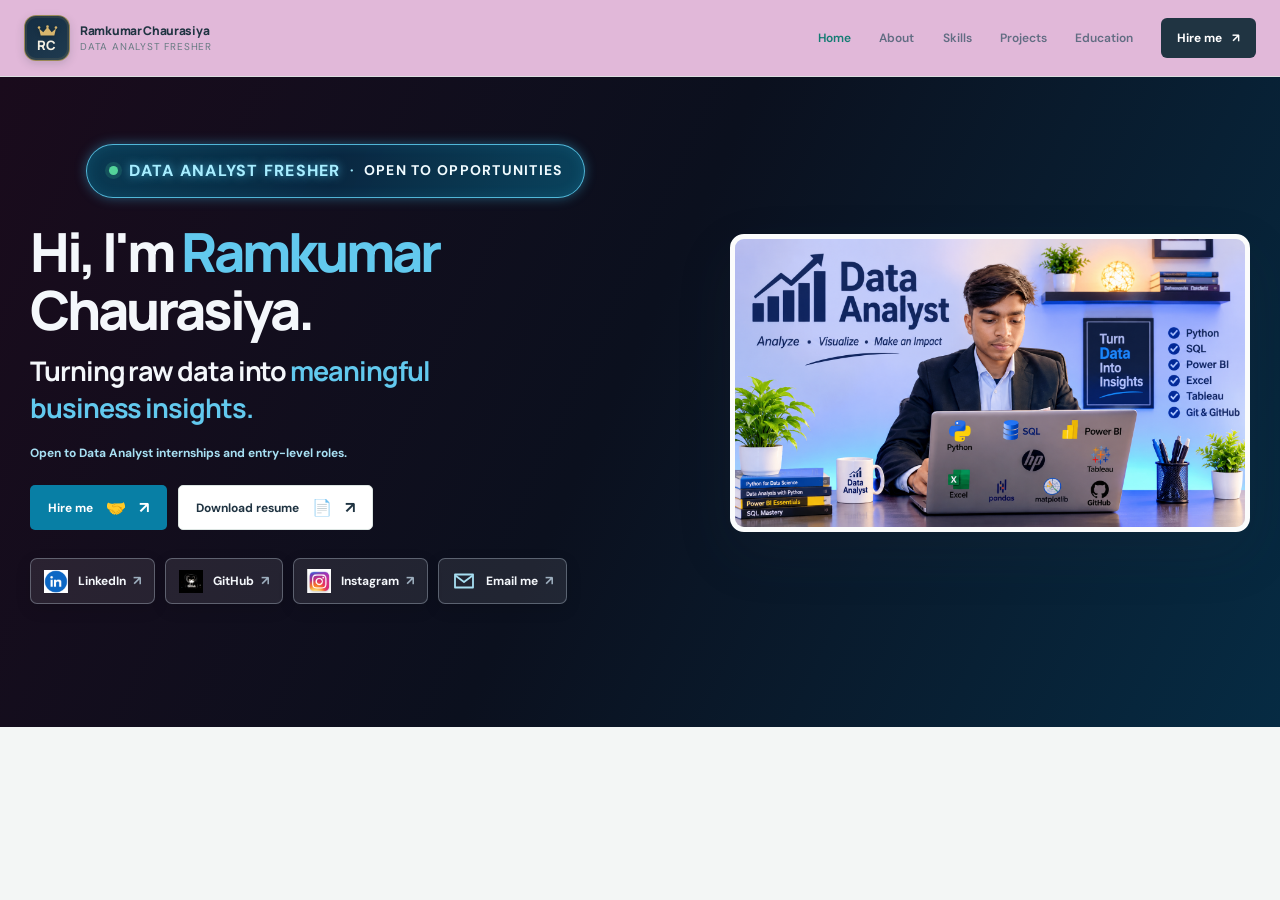
==== commit adb27d0f: "Successfully Update about Button" ====
--- a/index.html
+++ b/index.html
@@ -4,7 +4,7 @@
     <meta charset="utf-8">
     <meta name="viewport" content="width=device-width, initial-scale=1">
     <meta name="theme-color" content="#f5f8f7">
-    <meta name="description" content="Ramkumar Chaurasiya — aspiring Data Analyst seeking internships and entry-level roles. Explore my Python, SQL, Excel, Power BI, Tableau, Pandas and NumPy skills.">
+    <meta name="description" content="Ramkumar Chaurasiya — Data Analyst Fresher seeking internships and entry-level roles.">
     <title>Data Analyst Fresher</title>
     <link rel="preconnect" href="https://fonts.googleapis.com">
     <link rel="preconnect" href="https://fonts.gstatic.com" crossorigin>
@@ -24,13 +24,12 @@
           <span></span><span></span><span></span>
         </button>
         <nav class="primary-nav" id="primary-nav" aria-label="Main navigation">
-          <a class="nav-link is-active" href="#home">Home</a>
-          <a class="nav-link" href="#about">About</a>
+          <a class="nav-link is-active" href="#home" aria-current="page">Home</a>
+          <a class="nav-link" href="about_me/main.html">About</a>
           <a class="nav-link" href="#skills">Skills</a>
           <a class="nav-link" href="#projects">Projects</a>
           <a class="nav-link" href="#education">Education</a>
-          <a class="nav-link" href="#activity">Learning</a>
-          <a class="nav-hire" href="logo/hire_me.pdf" target="_blank" rel="noopener noreferrer" data-hire-trigger>Hire me <span aria-hidden="true">↗</span></a>
+          <button class="nav-hire" type="button" data-hire-trigger>Hire me <span aria-hidden="true">↗</span></button>
         </nav>
       </div>
     </header>
@@ -40,14 +39,6 @@
         <div class="hero-copy">
           <p class="hero-status"><span class="status-dot"></span><strong>DATA ANALYST FRESHER</strong><span class="hero-status-divider" aria-hidden="true">·</span><span>OPEN TO OPPORTUNITIES</span></p>
           <h1>Hi, I'm <span>Ramkumar</span><br>Chaurasiya.</h1>
-          <div class="hero-tools" aria-label="Core skills">
-            <span class="hero-tool hero-tool-python"><svg viewBox="0 0 48 48" aria-hidden="true"><path d="M23 5c-9 0-9 4-9 9v5h12v3H9c-5 0-8 3-8 9s3 8 8 8h5v-6c0-5 4-9 9-9h9c4 0 7-3 7-7v-7c0-4-4-5-8-5h-8Z"/><circle cx="19" cy="11" r="1.8" fill="#fff"/><path d="M25 43c9 0 9-4 9-9v-5H22v-3h17c5 0 8-3 8-9s-3-8-8-8h-5v6c0 5-4 9-9 9h-9c-4 0-7 3-7 7v7c0 4 4 5 8 5h8Z" fill="#f2bc27"/><circle cx="29" cy="37" r="1.8" fill="#fff"/></svg><span>Python</span></span>
-            <span class="hero-tool hero-tool-sql"><svg viewBox="0 0 48 48" aria-hidden="true"><ellipse cx="24" cy="10" rx="16" ry="6"/><path d="M8 10v27c0 3 7 6 16 6s16-3 16-6V10c0 4-7 7-16 7S8 14 8 10Z"/><path d="M8 20c0 4 7 7 16 7s16-3 16-7M8 29c0 4 7 7 16 7s16-3 16-7" fill="none" stroke="#fff" stroke-opacity=".85" stroke-width="2"/></svg><span>SQL</span></span>
-            <span class="hero-tool hero-tool-excel"><svg viewBox="0 0 48 48" aria-hidden="true"><path d="M19 5h23v38H19z"/><path d="M25 13h12M25 21h12M25 29h12M25 37h12M31 13v24M37 13v24" stroke="#fff" stroke-opacity=".65" stroke-width="1.5"/><path d="M5 13h21v22H5z" fill="#087b50"/><path d="m11 18 9 12m0-12-9 12" stroke="#fff" stroke-linecap="round" stroke-width="3"/></svg><span>Excel</span></span>
-            <span class="hero-tool hero-tool-powerbi"><svg viewBox="0 0 48 48" aria-hidden="true"><path d="M6 28h10v15H6zM19 18h10v25H19zM32 6h10v37H32z"/><path d="M6 25h10M19 15h10M32 3h10" stroke="#fff" stroke-opacity=".6" stroke-width="2"/></svg><span>Power BI</span></span>
-            <span class="hero-tool hero-tool-git"><svg viewBox="0 0 24 24" aria-hidden="true"><path d="M8 5v10a4 4 0 0 0 4 4h4M8 9a4 4 0 0 0 4 4h4" fill="none" stroke="currentColor" stroke-linecap="round" stroke-width="2"/><circle cx="8" cy="5" r="2.5"/><circle cx="8" cy="9" r="2.5"/><circle cx="16" cy="13" r="2.5"/><circle cx="16" cy="19" r="2.5"/></svg><span>Git</span></span>
-            <span class="hero-tool hero-tool-github"><svg viewBox="0 0 48 48" aria-hidden="true"><path d="M24 4a20 20 0 0 0-6.3 39c1 .2 1.4-.4 1.4-1v-3.8c-5.8 1.3-7-2.5-7-2.5-.9-2.4-2.3-3-2.3-3-1.9-1.3.2-1.3.2-1.3 2.1.2 3.2 2.2 3.2 2.2 1.9 3.2 4.9 2.3 6.1 1.8.2-1.4.7-2.3 1.3-2.9-4.6-.5-9.4-2.3-9.4-10.2 0-2.3.8-4.1 2.2-5.6-.2-.5-1-2.7.2-5.5 0 0 1.8-.6 5.9 2.1a20 20 0 0 1 10.8 0c4.1-2.7 5.9-2.1 5.9-2.1 1.2 2.8.4 5 .2 5.5a8 8 0 0 1 2.2 5.6c0 7.9-4.8 9.7-9.4 10.2.7.6 1.4 1.7 1.4 3.4V42c0 .6.4 1.2 1.4 1A20 20 0 0 0 24 4Z"/></svg><span>GitHub</span></span>
-          </div>
           <p class="hero-tagline">Turning raw data into <span>meaningful business insights.</span></p>
           <p class="hero-opportunity">Open to Data Analyst internships and entry-level roles.</p>
           <div class="hero-actions">
@@ -75,159 +66,21 @@
             <img class="portrait" src="logo/Data%20Analyst%20Workspace%20Portrait.png" alt="Ramkumar Chaurasiya in his data analyst workspace, with data analysis and visualization tools">
           </div>
         </div>
-        <a class="scroll-cue" href="#about"><span></span> Scroll to explore</a>
-      </section>
-
-      <section class="section section-tint" id="about">
-        <div class="section-shell about-layout">
-          <div class="section-heading">
-            <p class="eyebrow">ABOUT ME</p>
-              <h2>Curious about data.<br><span>Focused on insights.</span></h2>
-          </div>
-          <div class="about-copy">
-              <p>I’m <strong>Ramkumar Chaurasiya</strong>, an aspiring Data Analyst who enjoys turning raw data into clear, useful insights. I work with Python, SQL, Excel, Power BI, Tableau, Pandas and NumPy to explore data and communicate what matters.</p>
-              <p>I’m building my skills through continuous learning and practical analysis. I’m eager to contribute, learn from a team and help make data-informed decisions.</p>
-              <a class="text-link" href="#contact">Get in touch <span aria-hidden="true">→</span></a>
-          </div>
-        </div>
-      </section>
-
-      <section class="section section-shell" id="skills">
-        <div class="section-heading section-heading-centered">
-          <p class="eyebrow">TECHNICAL SKILLS</p>
-          <h2>Tools I work with</h2>
-          <p class="section-intro">Tools for preparing, analyzing and visualizing data.</p>
-        </div>
-        <div class="skills-grid">
-          <article class="skill-card">
-            <span class="skill-number">01</span>
-            <div class="skill-symbol skill-python" aria-hidden="true">
-              <svg viewBox="0 0 48 48"><path d="M23 5c-9 0-9 4-9 9v5h12v3H9c-5 0-8 3-8 9s3 8 8 8h5v-6c0-5 4-9 9-9h9c4 0 7-3 7-7v-7c0-4-4-5-8-5h-8Z" fill="currentColor"/><circle cx="19" cy="11" r="1.8" fill="#fff"/><path d="M25 43c9 0 9-4 9-9v-5H22v-3h17c5 0 8-3 8-9s-3-8-8-8h-5v6c0 5-4 9-9 9h-9c-4 0-7 3-7 7v7c0 4 4 5 8 5h8Z" fill="#f2bc27"/><circle cx="29" cy="37" r="1.8" fill="#fff"/></svg>
-            </div>
-            <h3>Python</h3><p>Data analysis &amp; scripting</p>
-          </article>
-          <article class="skill-card">
-            <span class="skill-number">02</span>
-            <div class="skill-symbol skill-sql" aria-hidden="true">
-              <svg viewBox="0 0 48 48"><ellipse cx="24" cy="10" rx="16" ry="6" fill="currentColor"/><path d="M8 10v27c0 3 7 6 16 6s16-3 16-6V10c0 4-7 7-16 7S8 14 8 10Z" fill="currentColor"/><path d="M8 20c0 4 7 7 16 7s16-3 16-7M8 29c0 4 7 7 16 7s16-3 16-7" fill="none" stroke="#fff" stroke-opacity=".85" stroke-width="2"/></svg>
-            </div>
-            <h3>SQL</h3><p>Querying &amp; data exploration</p>
-          </article>
-          <article class="skill-card">
-            <span class="skill-number">03</span>
-            <div class="skill-symbol skill-excel" aria-hidden="true">
-              <svg viewBox="0 0 48 48"><path d="M19 5h23v38H19z" fill="currentColor"/><path d="M25 13h12M25 21h12M25 29h12M25 37h12M31 13v24M37 13v24" stroke="#fff" stroke-opacity=".65" stroke-width="1.5"/><path d="M5 13h21v22H5z" fill="#087b50"/><path d="m11 18 9 12m0-12-9 12" stroke="#fff" stroke-linecap="round" stroke-width="3"/></svg>
-            </div>
-            <h3>Excel</h3><p>Analysis &amp; reporting</p>
-          </article>
-          <article class="skill-card">
-            <span class="skill-number">04</span>
-            <div class="skill-symbol skill-powerbi" aria-hidden="true">
-              <svg viewBox="0 0 48 48"><path d="M6 28h10v15H6zM19 18h10v25H19zM32 6h10v37H32z" fill="currentColor"/><path d="M6 25h10M19 15h10M32 3h10" stroke="#fff" stroke-opacity=".6" stroke-width="2"/></svg>
-            </div>
-            <h3>Power BI</h3><p>Dashboards &amp; visualization</p>
-          </article>
-          <article class="skill-card">
-            <span class="skill-number">05</span>
-            <div class="skill-symbol skill-tableau" aria-hidden="true">
-              <svg viewBox="0 0 48 48"><path d="M23 3h2v15h-2zM16 9h16v2H16zM23 30h2v15h-2zM16 36h16v2H16zM3 23h15v2H3zM9 16h2v16H9zM30 23h15v2H30zM36 16h2v16h-2z" fill="currentColor"/><path d="M23 20h2v8h-2zM20 23h8v2h-8z" fill="#e97627"/></svg>
-            </div>
-            <h3>Tableau</h3><p>Data storytelling</p>
-          </article>
-          <article class="skill-card">
-            <span class="skill-number">06</span>
-            <div class="skill-symbol skill-pandas" aria-hidden="true">
-              <svg viewBox="0 0 48 48"><path d="M10 8v22M10 37v3M20 6v3M20 17v23M30 8v22M30 37v3M40 6v3M40 17v23" stroke="currentColor" stroke-linecap="round" stroke-width="4"/><circle cx="10" cy="34" r="3" fill="currentColor"/><circle cx="20" cy="13" r="3" fill="currentColor"/><circle cx="30" cy="34" r="3" fill="currentColor"/><circle cx="40" cy="13" r="3" fill="currentColor"/></svg>
-            </div>
-            <h3>Pandas</h3><p>Data manipulation &amp; analysis</p>
-          </article>
-          <article class="skill-card">
-            <span class="skill-number">07</span>
-            <div class="skill-symbol skill-numpy" aria-hidden="true">
-              <svg viewBox="0 0 48 48"><path d="m24 5 19 34H5L24 5Z" fill="none" stroke="currentColor" stroke-linejoin="round" stroke-width="4"/><path d="m24 17 12 22H12l12-22Z" fill="currentColor" opacity=".35"/><path d="M24 17v22" stroke="currentColor" stroke-width="3"/></svg>
-            </div>
-            <h3>NumPy</h3><p>Numerical computing</p>
-          </article>
-          <article class="skill-card">
-            <span class="skill-number">08</span>
-            <div class="skill-symbol skill-github" aria-hidden="true">
-              <svg viewBox="0 0 48 48"><path d="M24 4a20 20 0 0 0-6.3 39c1 .2 1.4-.4 1.4-1v-3.8c-5.8 1.3-7-2.5-7-2.5-.9-2.4-2.3-3-2.3-3-1.9-1.3.2-1.3.2-1.3 2.1.2 3.2 2.2 3.2 2.2 1.9 3.2 4.9 2.3 6.1 1.8.2-1.4.7-2.3 1.3-2.9-4.6-.5-9.4-2.3-9.4-10.2 0-2.3.8-4.1 2.2-5.6-.2-.5-1-2.7.2-5.5 0 0 1.8-.6 5.9 2.1a20 20 0 0 1 10.8 0c4.1-2.7 5.9-2.1 5.9-2.1 1.2 2.8.4 5 .2 5.5a8 8 0 0 1 2.2 5.6c0 7.9-4.8 9.7-9.4 10.2.7.6 1.4 1.7 1.4 3.4V42c0 .6.4 1.2 1.4 1A20 20 0 0 0 24 4Z" fill="currentColor"/></svg>
-            </div>
-            <h3>Git &amp; GitHub</h3><p>Version control &amp; collaboration</p>
-          </article>
-        </div>
-      </section>
-
-      <section class="section section-tint" id="projects">
-        <div class="section-shell">
-          <div class="section-heading section-heading-row">
-            <div><p class="eyebrow">PROJECTS</p><h2>Turning questions into <span>insights.</span></h2></div>
-            <p class="section-intro">Examples of my analytical thinking and growing technical skills.</p>
-          </div>
-          <div class="empty-project">
-            <div class="empty-icon" aria-hidden="true">↗</div>
-            <div><p class="card-kicker">PORTFOLIO IN PROGRESS</p><h3>New projects are on the way.</h3><p>I’m preparing project write-ups to share here. Visit my GitHub profile to see my code and ongoing work.</p></div>
-            <a class="icon-link" href="https://github.com/Ramkumar-Chaurasiya" target="_blank" rel="noopener noreferrer" aria-label="Visit my GitHub profile">↗</a>
-          </div>
-        </div>
-      </section>
-
-      <section class="section section-shell" id="education">
-        <div class="section-heading section-heading-centered">
-          <p class="eyebrow">BACKGROUND</p>
-          <h2>Education &amp; <span>experience.</span></h2>
-          <p class="section-intro">My academic background and professional journey.</p>
-        </div>
-        <div class="timeline-card">
-          <span class="timeline-mark" aria-hidden="true"></span>
-          <div><p class="card-kicker">PROFILE DETAILS</p><h3>Background details are being prepared.</h3><p>I’m updating this section with my education, training and experience.</p></div>
-          <span class="timeline-date">COMING SOON</span>
-        </div>
-      </section>
-
-      <section class="section section-tint" id="activity">
-        <div class="section-shell activity-layout">
-          <div class="section-heading">
-            <p class="eyebrow">CONTINUOUS LEARNING</p>
-            <h2>Learning and<br><span>growing.</span></h2>
-          </div>
-          <div class="activity-card">
-            <span class="activity-label"><span class="status-dot"></span> DEVELOPING MY SKILLS</span>
-            <h3>Building a strong foundation in data analytics.</h3>
-            <p>I’m continuing to develop my skills in data analysis, visualization and communicating insights.</p>
-            <div class="activity-line"><span>Learn</span><span>Analyze</span><span>Improve</span></div>
-          </div>
-        </div>
-      </section>
-
-      <section class="contact-section section-shell" id="contact">
-        <div class="contact-card">
-          <div><p class="eyebrow">LET’S CONNECT</p><h2>Ready to learn,<br><span>contribute and grow.</span></h2><p class="contact-copy">I’m seeking Data Analyst internships and entry-level roles. I’d be glad to connect and discuss how I can contribute to your team.</p></div>
-          <a class="button button-light" href="logo/hire_me.pdf" target="_blank" rel="noopener noreferrer" data-hire-trigger>Hire me <span aria-hidden="true">↗</span></a>
-          <div class="contact-decoration" aria-hidden="true"></div>
-        </div>
       </section>
     </main>
 
-    <footer class="site-footer">
-      <div class="section-shell footer-inner">
-        <a class="brand footer-brand" href="#home" aria-label="Ramkumar Chaurasiya, back to home"><span class="brand-mark" aria-hidden="true"><svg class="brand-crown" viewBox="0 0 32 20"><path d="M3 5.5 9.5 11 16 3l6.5 8L29 5.5 26.5 16h-21L3 5.5Z" fill="currentColor"/><circle cx="3" cy="4" r="2" fill="currentColor"/><circle cx="16" cy="2.5" r="2" fill="currentColor"/><circle cx="29" cy="4" r="2" fill="currentColor"/></svg><span class="brand-initials">RC</span></span><span class="brand-copy"><strong>Ramkumar Chaurasiya</strong><span>Data Analyst Fresher</span></span></a>
-        <p>© <span id="current-year"></span> Ramkumar Chaurasiya. Aspiring Data Analyst.</p>
-        <a class="back-to-top" href="#home">Back to top ↑</a>
-      </div>
-    </footer>
     <dialog class="hire-dialog" id="hire-dialog" aria-labelledby="hire-dialog-title">
       <button class="hire-dialog-close" type="button" aria-label="Close dialog">×</button>
       <div class="hire-dialog-content">
-        <img class="hire-dialog-photo" src="logo/Data%20Analyst%20Workspace%20Portrait.png" alt="Ramkumar Chaurasiya, aspiring data analyst">
+        <img class="hire-dialog-photo" src="logo/Data%20Analyst%20Workspace%20Portrait.png" alt="Ramkumar Chaurasiya, Data Analyst Fresher">
         <div class="hire-dialog-copy">
           <span class="hire-dialog-emoji" aria-hidden="true">👋 📊</span>
           <p class="eyebrow">LET’S WORK TOGETHER</p>
           <h2 id="hire-dialog-title">Hi, I’m Ramkumar!</h2>
-          <p>I’m an aspiring Data Analyst focused on turning data into useful insights. I’m open to internship and entry-level opportunities.</p>
+          <p>I’m a Data Analyst Fresher focused on turning data into useful insights. I’m open to internship and entry-level opportunities.</p>
           <a class="button button-primary" href="logo/hire_me.pdf" target="_blank" rel="noopener noreferrer">View my profile <span aria-hidden="true">↗</span></a>
         </div>
       </div>
     </dialog>
   </body>
-</html>+</html>
--- a/main.css
+++ b/main.css
@@ -34,7 +34,7 @@
 .primary-nav { display: flex; align-items: center; gap: clamp(14px, 2.2vw, 29px); }
 .nav-link { position: relative; padding-block: 9px; color: #626d83; font-size: 12px; font-weight: 600; transition: color .2s ease; }
 .nav-link:hover, .nav-link.is-active { color: var(--accent); }
-.nav-hire { padding: 10px 16px; color: #fff; background: var(--ink); border-radius: 6px; font-size: 12px; font-weight: 700; transition: background .2s ease, transform .2s ease; }
+.nav-hire { padding: 10px 16px; color: #fff; background: var(--ink); border: 0; border-radius: 6px; font-size: 12px; font-weight: 700; cursor: pointer; transition: background .2s ease, transform .2s ease; }
 .nav-hire:hover { background: var(--accent); transform: translateY(-1px); }
 .nav-hire span { margin-left: 7px; }
 .menu-toggle { display: none; }
@@ -218,7 +218,7 @@
   .primary-nav.is-open { display: flex; flex-direction: column; }
   .nav-link { padding: 10px 3px; font-size: 13px; }
   .nav-hire { align-self: flex-start; margin-top: 8px; }
-  .hero { min-height: auto; grid-template-columns: minmax(0, 1fr); gap: 30px; padding: 64px 0 75px; }
+  .hero { min-height: max(590px, calc(100svh - 68px)); grid-template-columns: minmax(0, 1fr); gap: 30px; padding: 64px 0 75px; }
   .hero-copy { padding-bottom: 0; }
   .hero-status { gap: 7px; padding: 12px 15px; font-size: 12px; letter-spacing: .05em; }
   .hero-status strong { font-size: 14px; }
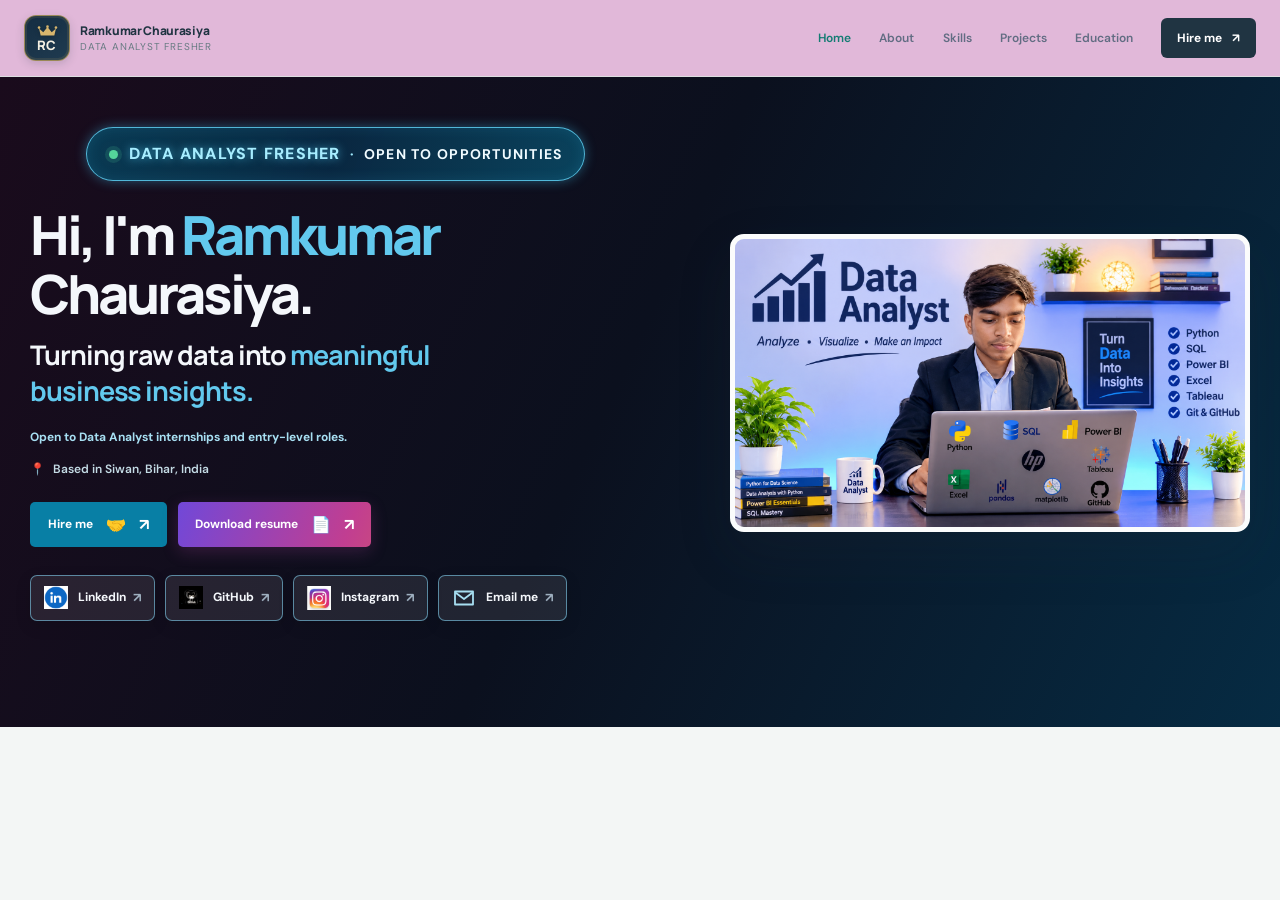
==== commit c25be369: "Update color and location and certificate" ====
--- a/index.html
+++ b/index.html
@@ -29,7 +29,7 @@
           <a class="nav-link" href="#skills">Skills</a>
           <a class="nav-link" href="#projects">Projects</a>
           <a class="nav-link" href="#education">Education</a>
-          <button class="nav-hire" type="button" data-hire-trigger>Hire me <span aria-hidden="true">↗</span></button>
+          <button class="nav-hire" type="button" data-hire-trigger aria-haspopup="dialog" aria-controls="hire-dialog">Hire me <span aria-hidden="true">↗</span></button>
         </nav>
       </div>
     </header>
@@ -41,9 +41,10 @@
           <h1>Hi, I'm <span>Ramkumar</span><br>Chaurasiya.</h1>
           <p class="hero-tagline">Turning raw data into <span>meaningful business insights.</span></p>
           <p class="hero-opportunity">Open to Data Analyst internships and entry-level roles.</p>
+          <p class="hero-location"><span aria-hidden="true">📍</span> Based in Siwan, Bihar, India</p>
           <div class="hero-actions">
-            <a class="button button-primary" href="logo/hire_me.pdf" target="_blank" rel="noopener noreferrer" data-hire-trigger>Hire me <span aria-hidden="true">🤝</span><span aria-hidden="true">↗</span></a>
-            <a class="button button-secondary" href="logo/Resume.pdf" target="_blank" rel="noopener noreferrer">Download resume <span aria-hidden="true">📄</span><span aria-hidden="true">↗</span></a>
+            <a class="button button-primary" href="logo/hire_me.pdf" target="_blank" rel="noopener noreferrer" data-hire-trigger aria-haspopup="dialog" aria-controls="hire-dialog">Hire me <span aria-hidden="true">🤝</span><span aria-hidden="true">↗</span></a>
+            <a class="button button-secondary resume-button" href="logo/Resume.pdf" target="_blank" rel="noopener noreferrer"><span class="resume-button-label">Download resume</span><span aria-hidden="true">📄</span><span aria-hidden="true">↗</span></a>
           </div>
           <div class="social-links" aria-label="Social profiles">
             <a class="social-link" href="https://www.linkedin.com/in/ramkumar-chaurasiya" target="_blank" rel="noopener noreferrer" aria-label="LinkedIn profile">
--- a/main.css
+++ b/main.css
@@ -75,6 +75,8 @@
 .hero-tool > span { padding: 0; color: inherit; background: none; border: 0; border-radius: 0; font-size: inherit; font-weight: inherit; letter-spacing: inherit; }
 .hero-tagline { max-width: 470px; margin-bottom: 17px; color: #f4f7fb; font-family: var(--font-display); font-size: clamp(20px, 2.4vw, 27px); font-weight: 700; letter-spacing: -.04em; line-height: 1.35; }
 .hero-opportunity { margin: 0 0 22px; color: #a7dff2; font-size: 12px; font-weight: 700; }
+.hero-location { margin: -10px 0 22px; color: #c4dbe5; font-size: 12px; font-weight: 600; }
+.hero-location span { margin-right: 5px; }
 .hero-actions { display: flex; flex-wrap: wrap; gap: 11px; }
 .button { min-height: 45px; display: inline-flex; align-items: center; justify-content: center; gap: 13px; padding: 0 17px; border: 1px solid transparent; border-radius: 5px; font-size: 12px; font-weight: 700; transition: transform .2s ease, background .2s ease, border-color .2s ease; }
 .button:hover { transform: translateY(-2px); }
@@ -84,15 +86,37 @@
 .hero .button-primary:hover { background: #08688a; }
 .button-secondary { color: var(--ink); background: #fff; border-color: var(--line); }
 .button-secondary:hover { border-color: #c5cad7; }
+.resume-button { position: relative; isolation: isolate; overflow: hidden; color: #fff; background: linear-gradient(110deg, #7148d8, #c13e91 48%, #e87539); background-size: 180% 180%; border: 0; box-shadow: 0 5px 16px rgb(161 63 153 / 25%); animation: resume-gradient 5s ease-in-out infinite; }
+.resume-button::before { position: absolute; z-index: -1; inset: 0; background: linear-gradient(105deg, transparent 25%, rgb(255 255 255 / 28%) 48%, transparent 68%); content: ""; transform: translateX(-120%); animation: resume-shine 4s ease-in-out infinite; }
+.button.resume-button:hover { background-color: #7148d8; border-color: transparent; box-shadow: 0 8px 22px rgb(161 63 153 / 38%); }
+.resume-button:focus-visible { outline: 3px solid #e875d2; outline-offset: 3px; }
+.resume-button .resume-button-label { font-size: 12px; }
+@keyframes resume-gradient { 0%, 100% { background-position: 0% 50%; } 50% { background-position: 100% 50%; } }
+@keyframes resume-shine { 0%, 65% { transform: translateX(-120%); } 90%, 100% { transform: translateX(120%); } }
+.button, .nav-hire, .menu-toggle, .hire-dialog-close { transition: transform .2s cubic-bezier(.2, .7, .2, 1), box-shadow .2s ease, background-color .2s ease, border-color .2s ease, color .2s ease; }
+.button:hover, .nav-hire:hover, .menu-toggle:hover, .hire-dialog-close:hover { transform: translateY(-2px); box-shadow: 0 7px 18px rgb(3 23 39 / 20%); }
+.button:active, .nav-hire:active, .menu-toggle:active, .hire-dialog-close:active { transform: translateY(0) scale(.97); box-shadow: none; }
+.button:focus-visible, .nav-hire:focus-visible, .menu-toggle:focus-visible, .hire-dialog-close:focus-visible { outline: 3px solid #62c9ee; outline-offset: 3px; }
 .button span { font-size: 16px; }
 .social-links { display: flex; flex-wrap: wrap; gap: 10px; margin-top: 28px; }
-.social-link { min-height: 46px; display: inline-flex; align-items: center; gap: 10px; padding: 8px 13px; color: #f4f7fb; background: rgb(255 255 255 / 9%); border: 1px solid rgb(210 228 242 / 32%); border-radius: 7px; font-size: 12px; font-weight: 700; box-shadow: 0 5px 16px rgb(0 0 0 / 12%); transition: color .2s ease, background .2s ease, border-color .2s ease, transform .2s ease; }
-.social-link:hover { color: #fff; background: rgb(98 201 238 / 18%); border-color: #62c9ee; transform: translateY(-2px); }
+.social-link { min-height: 46px; display: inline-flex; align-items: center; gap: 10px; padding: 8px 13px; color: #f4f7fb; background: rgb(255 255 255 / 9%); border: 1px solid rgb(130 210 241 / 58%); border-radius: 7px; font-size: 12px; font-weight: 700; box-shadow: 0 5px 16px rgb(0 0 0 / 12%); transition: color .2s ease, background .2s ease, border-color .2s ease, transform .2s ease, box-shadow .2s ease; animation: social-attention 2.8s ease-in-out infinite; }
+.social-link:hover { color: #fff; background: rgb(98 201 238 / 22%); border-color: #80dcff; transform: translateY(-3px); box-shadow: 0 8px 24px rgb(39 180 230 / 32%); animation-play-state: paused; }
 .social-link:focus-visible { outline: 3px solid #62c9ee; outline-offset: 3px; }
-.social-link img { width: 24px; height: 24px; object-fit: contain; }
+.social-link img { width: 24px; height: 24px; object-fit: contain; transition: transform .2s ease; }
+.social-link:hover img, .social-link:hover .social-icon-email { transform: scale(1.12) rotate(-4deg); }
 .social-icon-email { width: 24px; height: 24px; flex: 0 0 24px; color: #a7dff2; }
 .social-link span { display: inline-flex; align-items: center; gap: 7px; }
 .social-link span::after { color: #9eafbf; font-size: 13px; content: "↗"; }
+@keyframes social-attention {
+  0%, 48%, 100% { box-shadow: 0 5px 16px rgb(0 0 0 / 12%); }
+  62% { box-shadow: 0 0 0 3px rgb(98 201 238 / 16%), 0 7px 21px rgb(39 180 230 / 32%); }
+}
+.hero-actions [data-hire-trigger], .nav-hire { animation: hire-attention 2.8s ease-in-out infinite; }
+.hero-actions [data-hire-trigger]:hover, .nav-hire:hover { animation-play-state: paused; box-shadow: 0 0 0 3px rgb(98 201 238 / 22%), 0 8px 24px rgb(39 180 230 / 35%); }
+@keyframes hire-attention {
+  0%, 48%, 100% { box-shadow: 0 5px 16px rgb(0 0 0 / 12%); }
+  62% { box-shadow: 0 0 0 4px rgb(98 201 238 / 20%), 0 7px 24px rgb(39 180 230 / 36%); }
+}
 .hero-visual { position: relative; min-width: 0; justify-self: end; width: min(100%, 520px); padding: 12px 0; }
 .hero-visual { animation: hero-portrait-enter .8s .18s both cubic-bezier(.2, .7, .2, 1); }
 .hero-copy > * { animation: hero-copy-enter .55s both cubic-bezier(.2, .7, .2, 1); }
@@ -262,5 +286,7 @@
 
 @media (prefers-reduced-motion: reduce) {
   *, *::before, *::after { scroll-behavior: auto !important; transition-duration: .01ms !important; animation-duration: .01ms !important; animation-iteration-count: 1 !important; }
+  .resume-button, .resume-button::before, .social-link, .hero-actions [data-hire-trigger], .nav-hire { animation: none; }
+  .social-link { box-shadow: 0 5px 16px rgb(0 0 0 / 12%); }
   .motion-reveal { opacity: 1; transform: none; }
 }
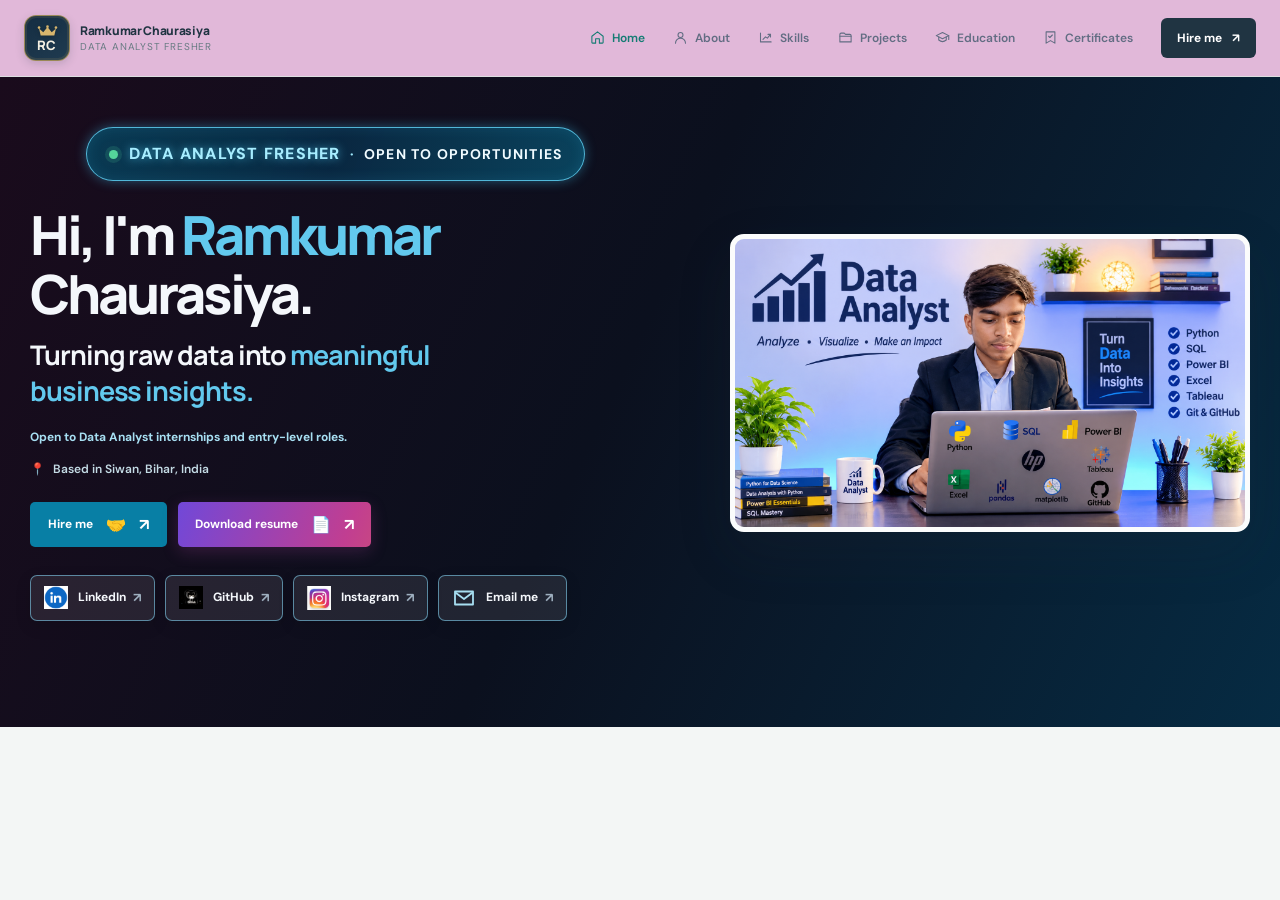
==== commit e9ddfcb9: "Update Successfully Certificate Button" ====
--- a/index.html
+++ b/index.html
@@ -24,11 +24,12 @@
           <span></span><span></span><span></span>
         </button>
         <nav class="primary-nav" id="primary-nav" aria-label="Main navigation">
-          <a class="nav-link is-active" href="#home" aria-current="page">Home</a>
-          <a class="nav-link" href="about_me/main.html">About</a>
-          <a class="nav-link" href="#skills">Skills</a>
-          <a class="nav-link" href="#projects">Projects</a>
-          <a class="nav-link" href="#education">Education</a>
+          <a class="nav-link is-active" href="#home" aria-current="page"><svg class="nav-icon" viewBox="0 0 24 24" aria-hidden="true"><path d="m3 10 9-7 9 7v10a1 1 0 0 1-1 1h-5v-7H9v7H4a1 1 0 0 1-1-1V10Z"/></svg><span>Home</span></a>
+          <a class="nav-link" href="about_me/main.html"><svg class="nav-icon" viewBox="0 0 24 24" aria-hidden="true"><circle cx="12" cy="8" r="4"/><path d="M4 21a8 8 0 0 1 16 0"/></svg><span>About</span></a>
+          <a class="nav-link" href="#skills"><svg class="nav-icon" viewBox="0 0 24 24" aria-hidden="true"><path d="M4 19V5m0 14h17M8 15l4-4 3 2 5-6"/><path d="M16 7h4v4"/></svg><span>Skills</span></a>
+          <a class="nav-link" href="#projects"><svg class="nav-icon" viewBox="0 0 24 24" aria-hidden="true"><path d="M3 7a2 2 0 0 1 2-2h5l2 2h7a2 2 0 0 1 2 2v10H3V7Z"/><path d="M3 10h18"/></svg><span>Projects</span></a>
+          <a class="nav-link" href="#education"><svg class="nav-icon" viewBox="0 0 24 24" aria-hidden="true"><path d="m2 9 10-5 10 5-10 5L2 9Z"/><path d="M6 11v5c3.5 3 8.5 3 12 0v-5m4-2v6"/></svg><span>Education</span></a>
+          <a class="nav-link" href="certificate/main.html"><svg class="nav-icon" viewBox="0 0 24 24" aria-hidden="true"><path d="M5 3h14v18l-7-4-7 4V3Z"/><path d="m9 10 2 2 4-4"/></svg><span>Certificates</span></a>
           <button class="nav-hire" type="button" data-hire-trigger aria-haspopup="dialog" aria-controls="hire-dialog">Hire me <span aria-hidden="true">↗</span></button>
         </nav>
       </div>
--- a/main.css
+++ b/main.css
@@ -32,7 +32,8 @@
 .brand-copy strong { font-family: var(--font-display); font-size: 12px; font-weight: 800; letter-spacing: -.3px; white-space: nowrap; }
 .brand-copy span { margin-top: 3px; color: var(--muted); font-size: 10px; letter-spacing: .08em; text-transform: uppercase; }
 .primary-nav { display: flex; align-items: center; gap: clamp(14px, 2.2vw, 29px); }
-.nav-link { position: relative; padding-block: 9px; color: #626d83; font-size: 12px; font-weight: 600; transition: color .2s ease; }
+.nav-link { position: relative; display: inline-flex; align-items: center; gap: 7px; padding-block: 9px; color: #626d83; font-size: 12px; font-weight: 600; transition: color .2s ease; }
+.nav-icon { width: 15px; height: 15px; flex: 0 0 15px; fill: none; stroke: currentColor; stroke-linecap: round; stroke-linejoin: round; stroke-width: 1.7; }
 .nav-link:hover, .nav-link.is-active { color: var(--accent); }
 .nav-hire { padding: 10px 16px; color: #fff; background: var(--ink); border: 0; border-radius: 6px; font-size: 12px; font-weight: 700; cursor: pointer; transition: background .2s ease, transform .2s ease; }
 .nav-hire:hover { background: var(--accent); transform: translateY(-1px); }
@@ -221,8 +222,9 @@
 .hire-dialog-copy > p:not(.eyebrow) { margin-bottom: 20px; color: var(--muted); font-size: 13px; line-height: 1.8; }
 
 @media (max-width: 900px) {
-  .primary-nav { gap: 14px; }
-  .nav-link { font-size: 11px; }
+  .primary-nav { gap: 10px; }
+  .nav-link { gap: 5px; font-size: 10px; }
+  .nav-icon { width: 13px; height: 13px; flex-basis: 13px; }
   .nav-hire { padding-inline: 12px; }
   .hero { min-height: 590px; grid-template-columns: minmax(0, 1fr) minmax(0, .85fr); gap: 8px; }
   .about-layout, .activity-layout { gap: 45px; }
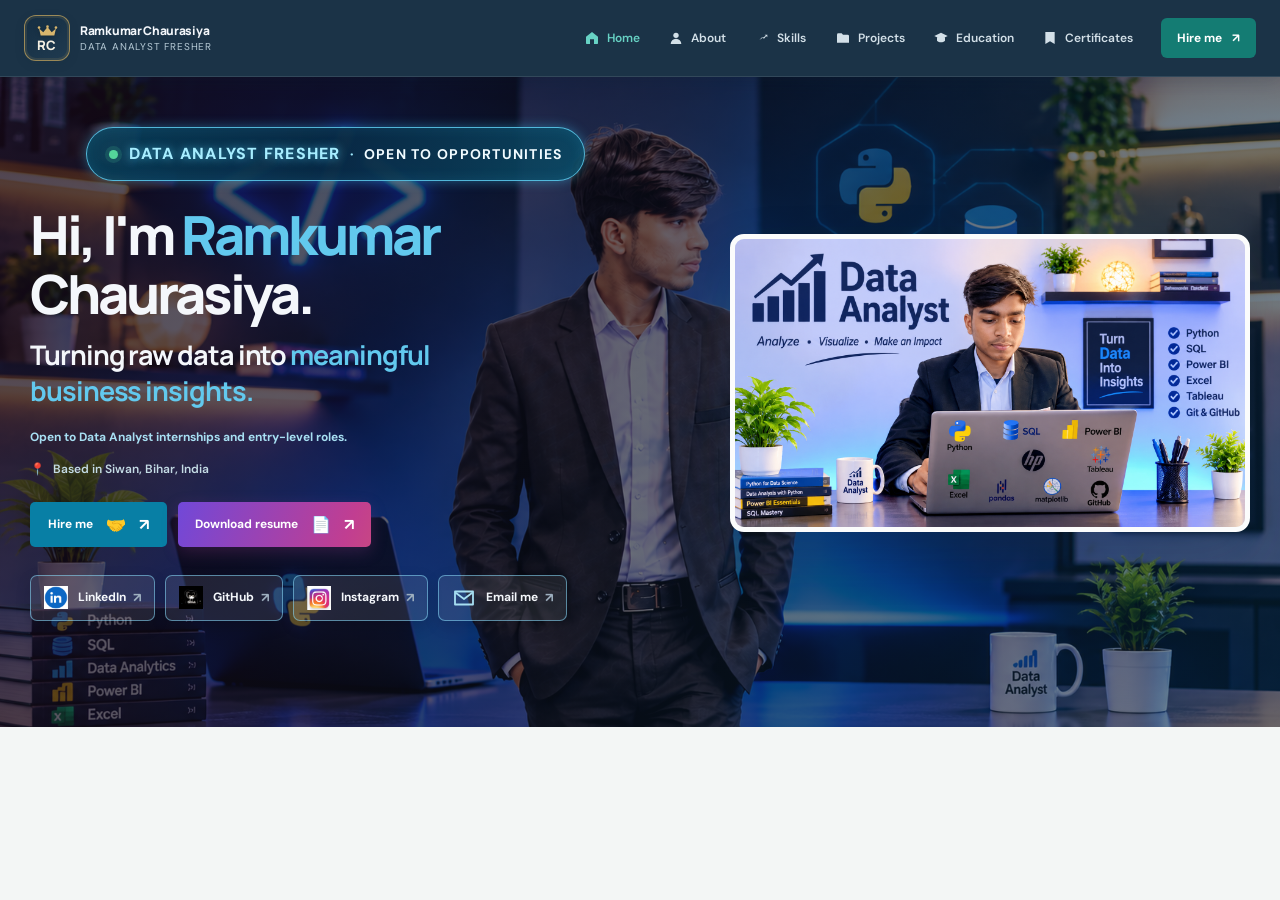
==== commit ee6c2752: "Update Successfully Education button" ====
--- a/index.html
+++ b/index.html
@@ -28,7 +28,7 @@
           <a class="nav-link" href="about_me/main.html"><svg class="nav-icon" viewBox="0 0 24 24" aria-hidden="true"><circle cx="12" cy="8" r="4"/><path d="M4 21a8 8 0 0 1 16 0"/></svg><span>About</span></a>
           <a class="nav-link" href="#skills"><svg class="nav-icon" viewBox="0 0 24 24" aria-hidden="true"><path d="M4 19V5m0 14h17M8 15l4-4 3 2 5-6"/><path d="M16 7h4v4"/></svg><span>Skills</span></a>
           <a class="nav-link" href="#projects"><svg class="nav-icon" viewBox="0 0 24 24" aria-hidden="true"><path d="M3 7a2 2 0 0 1 2-2h5l2 2h7a2 2 0 0 1 2 2v10H3V7Z"/><path d="M3 10h18"/></svg><span>Projects</span></a>
-          <a class="nav-link" href="#education"><svg class="nav-icon" viewBox="0 0 24 24" aria-hidden="true"><path d="m2 9 10-5 10 5-10 5L2 9Z"/><path d="M6 11v5c3.5 3 8.5 3 12 0v-5m4-2v6"/></svg><span>Education</span></a>
+          <a class="nav-link" href="education/main.html"><svg class="nav-icon" viewBox="0 0 24 24" aria-hidden="true"><path d="m2 9 10-5 10 5-10 5L2 9Z"/><path d="M6 11v5c3.5 3 8.5 3 12 0v-5m4-2v6"/></svg><span>Education</span></a>
           <a class="nav-link" href="certificate/main.html"><svg class="nav-icon" viewBox="0 0 24 24" aria-hidden="true"><path d="M5 3h14v18l-7-4-7 4V3Z"/><path d="m9 10 2 2 4-4"/></svg><span>Certificates</span></a>
           <button class="nav-hire" type="button" data-hire-trigger aria-haspopup="dialog" aria-controls="hire-dialog">Hire me <span aria-hidden="true">↗</span></button>
         </nav>
--- a/main.css
+++ b/main.css
@@ -22,7 +22,7 @@
 .skip-link { position: absolute; z-index: 20; top: -50px; left: 16px; padding: 10px 14px; color: #fff; background: var(--ink); border-radius: 6px; }
 .skip-link:focus { top: 12px; }
 
-.site-header { position: sticky; z-index: 10; top: 0; background: rgba(224, 180, 215, 0.94); border-bottom: 1px solid rgb(220 229 226 / 85%); backdrop-filter: blur(14px); }
+.site-header { position: sticky; z-index: 10; top: 0; color: #f4f7fb; background: rgb(20 45 66 / 97%); border-bottom: 1px solid rgb(255 255 255 / 10%); box-shadow: 0 4px 18px rgb(11 35 52 / 18%); backdrop-filter: blur(14px); }
 .header-inner { width: min(1240px, calc(100% - 48px)); min-height: 76px; margin-inline: auto; display: flex; align-items: center; justify-content: space-between; gap: 30px; }
 .brand { display: inline-flex; align-items: center; gap: 10px; flex-shrink: 0; }
 .brand-mark { width: 46px; height: 46px; display: flex; flex: 0 0 46px; flex-direction: column; align-items: center; justify-content: center; gap: 1px; color: #e7f8ff; background: linear-gradient(145deg, #142d42, #203b50); border: 1px solid rgb(204 170 94 / 72%); border-radius: 12px; box-shadow: 0 3px 10px rgb(11 35 52 / 16%), inset 0 0 0 2px rgb(204 170 94 / 12%); }
@@ -30,18 +30,20 @@
 .brand-initials { color: #f5f0e3; font-family: var(--font-display); font-size: 13px; font-weight: 800; letter-spacing: .02em; line-height: 1; }
 .brand-copy { display: grid; line-height: 1.25; }
 .brand-copy strong { font-family: var(--font-display); font-size: 12px; font-weight: 800; letter-spacing: -.3px; white-space: nowrap; }
-.brand-copy span { margin-top: 3px; color: var(--muted); font-size: 10px; letter-spacing: .08em; text-transform: uppercase; }
+.brand-copy span { margin-top: 3px; color: #b7cbd7; font-size: 10px; letter-spacing: .08em; text-transform: uppercase; }
 .primary-nav { display: flex; align-items: center; gap: clamp(14px, 2.2vw, 29px); }
-.nav-link { position: relative; display: inline-flex; align-items: center; gap: 7px; padding-block: 9px; color: #626d83; font-size: 12px; font-weight: 600; transition: color .2s ease; }
-.nav-icon { width: 15px; height: 15px; flex: 0 0 15px; fill: none; stroke: currentColor; stroke-linecap: round; stroke-linejoin: round; stroke-width: 1.7; }
-.nav-link:hover, .nav-link.is-active { color: var(--accent); }
+.nav-link { position: relative; display: inline-flex; align-items: center; gap: 7px; padding-block: 9px; color: #d3e0e8; font-size: 12px; font-weight: 600; transition: color .2s ease; }
+.nav-icon { width: 16px; height: 16px; flex: 0 0 16px; fill: currentColor; }
+.nav-link:hover, .nav-link.is-active { color: #67d2c4; }
 .nav-hire { padding: 10px 16px; color: #fff; background: var(--ink); border: 0; border-radius: 6px; font-size: 12px; font-weight: 700; cursor: pointer; transition: background .2s ease, transform .2s ease; }
+.site-header .nav-hire { background: #147c73; }
+.site-header .nav-hire:hover { background: #0e625b; }
 .nav-hire:hover { background: var(--accent); transform: translateY(-1px); }
 .nav-hire span { margin-left: 7px; }
 .menu-toggle { display: none; }
 
 .hero { position: relative; isolation: isolate; min-height: 650px; display: grid; grid-template-columns: minmax(0, 1.03fr) minmax(0, .97fr); align-items: center; gap: 32px; padding: 50px 0 88px; color: #f4f7fb; }
-.hero::before { position: absolute; z-index: -1; inset-block: 0; left: 50%; width: 100vw; transform: translateX(-50%); background: linear-gradient(115deg, #1a0b1c 0%, #0b101e 48%, #062b43 100%); content: ""; }
+.hero::before { position: absolute; z-index: -1; inset-block: 0; left: 50%; width: 100vw; transform: translateX(-50%); background: linear-gradient(115deg, rgb(26 11 28 / 76%) 0%, rgb(11 16 30 / 62%) 48%, rgb(6 43 67 / 55%) 100%), url("logo/my_image.png") center / cover no-repeat; content: ""; }
 .hero-copy { position: relative; z-index: 2; padding-bottom: 18px; }
 .hero-status { position: relative; isolation: isolate; overflow: hidden; width: fit-content; max-width: 100%; display: flex; flex-wrap: wrap; align-items: center; justify-content: center; gap: 9px; margin: 0 auto 24px; padding: 14px 22px; color: #f0fbff; background: linear-gradient(110deg, rgb(8 65 91 / 88%), rgb(9 42 68 / 94%) 50%, rgb(10 75 102 / 88%)); border: 1px solid rgb(102 220 255 / 78%); border-radius: 999px; font-size: 14px; font-weight: 700; letter-spacing: .09em; line-height: 1.5; text-align: center; box-shadow: 0 0 12px rgb(63 205 255 / 38%), inset 0 0 14px rgb(63 205 255 / 12%); }
 .hero-status::after { position: absolute; z-index: -1; top: -70%; bottom: -70%; left: -45%; width: 35%; background: linear-gradient(90deg, transparent, rgb(227 250 255 / 78%), transparent); content: ""; transform: skewX(-24deg); animation: status-light-sweep 2.4s ease-in-out infinite; pointer-events: none; }
@@ -235,12 +237,12 @@
   .section-shell, .header-inner { width: min(calc(100% - 36px), 540px); }
   .header-inner { min-height: 68px; }
   .brand-mark { width: 42px; height: 42px; flex-basis: 42px; }
-  .menu-toggle { width: 40px; height: 40px; display: grid; align-content: center; gap: 5px; padding: 9px; background: transparent; border: 1px solid var(--line); border-radius: 5px; cursor: pointer; }
-  .menu-toggle span { display: block; width: 100%; height: 2px; background: var(--ink); transition: transform .2s ease, opacity .2s ease; }
+  .menu-toggle { width: 40px; height: 40px; display: grid; align-content: center; gap: 5px; padding: 9px; background: transparent; border: 1px solid rgb(255 255 255 / 28%); border-radius: 5px; cursor: pointer; }
+  .menu-toggle span { display: block; width: 100%; height: 2px; background: #f4f7fb; transition: transform .2s ease, opacity .2s ease; }
   .menu-toggle[aria-expanded="true"] span:first-child { transform: translateY(7px) rotate(45deg); }
   .menu-toggle[aria-expanded="true"] span:nth-child(2) { opacity: 0; }
   .menu-toggle[aria-expanded="true"] span:last-child { transform: translateY(-7px) rotate(-45deg); }
-  .primary-nav { position: absolute; top: 67px; right: 0; left: 0; display: none; align-items: stretch; gap: 0; padding: 8px 18px 16px; background: var(--paper); border-bottom: 1px solid var(--line); box-shadow: 0 15px 20px rgb(32 52 66 / 7%); }
+  .primary-nav { position: absolute; top: 67px; right: 0; left: 0; display: none; align-items: stretch; gap: 0; padding: 8px 18px 16px; background: #142d42; border-bottom: 1px solid rgb(255 255 255 / 10%); box-shadow: 0 15px 20px rgb(11 35 52 / 18%); }
   .primary-nav.is-open { display: flex; flex-direction: column; }
   .nav-link { padding: 10px 3px; font-size: 13px; }
   .nav-hire { align-self: flex-start; margin-top: 8px; }
